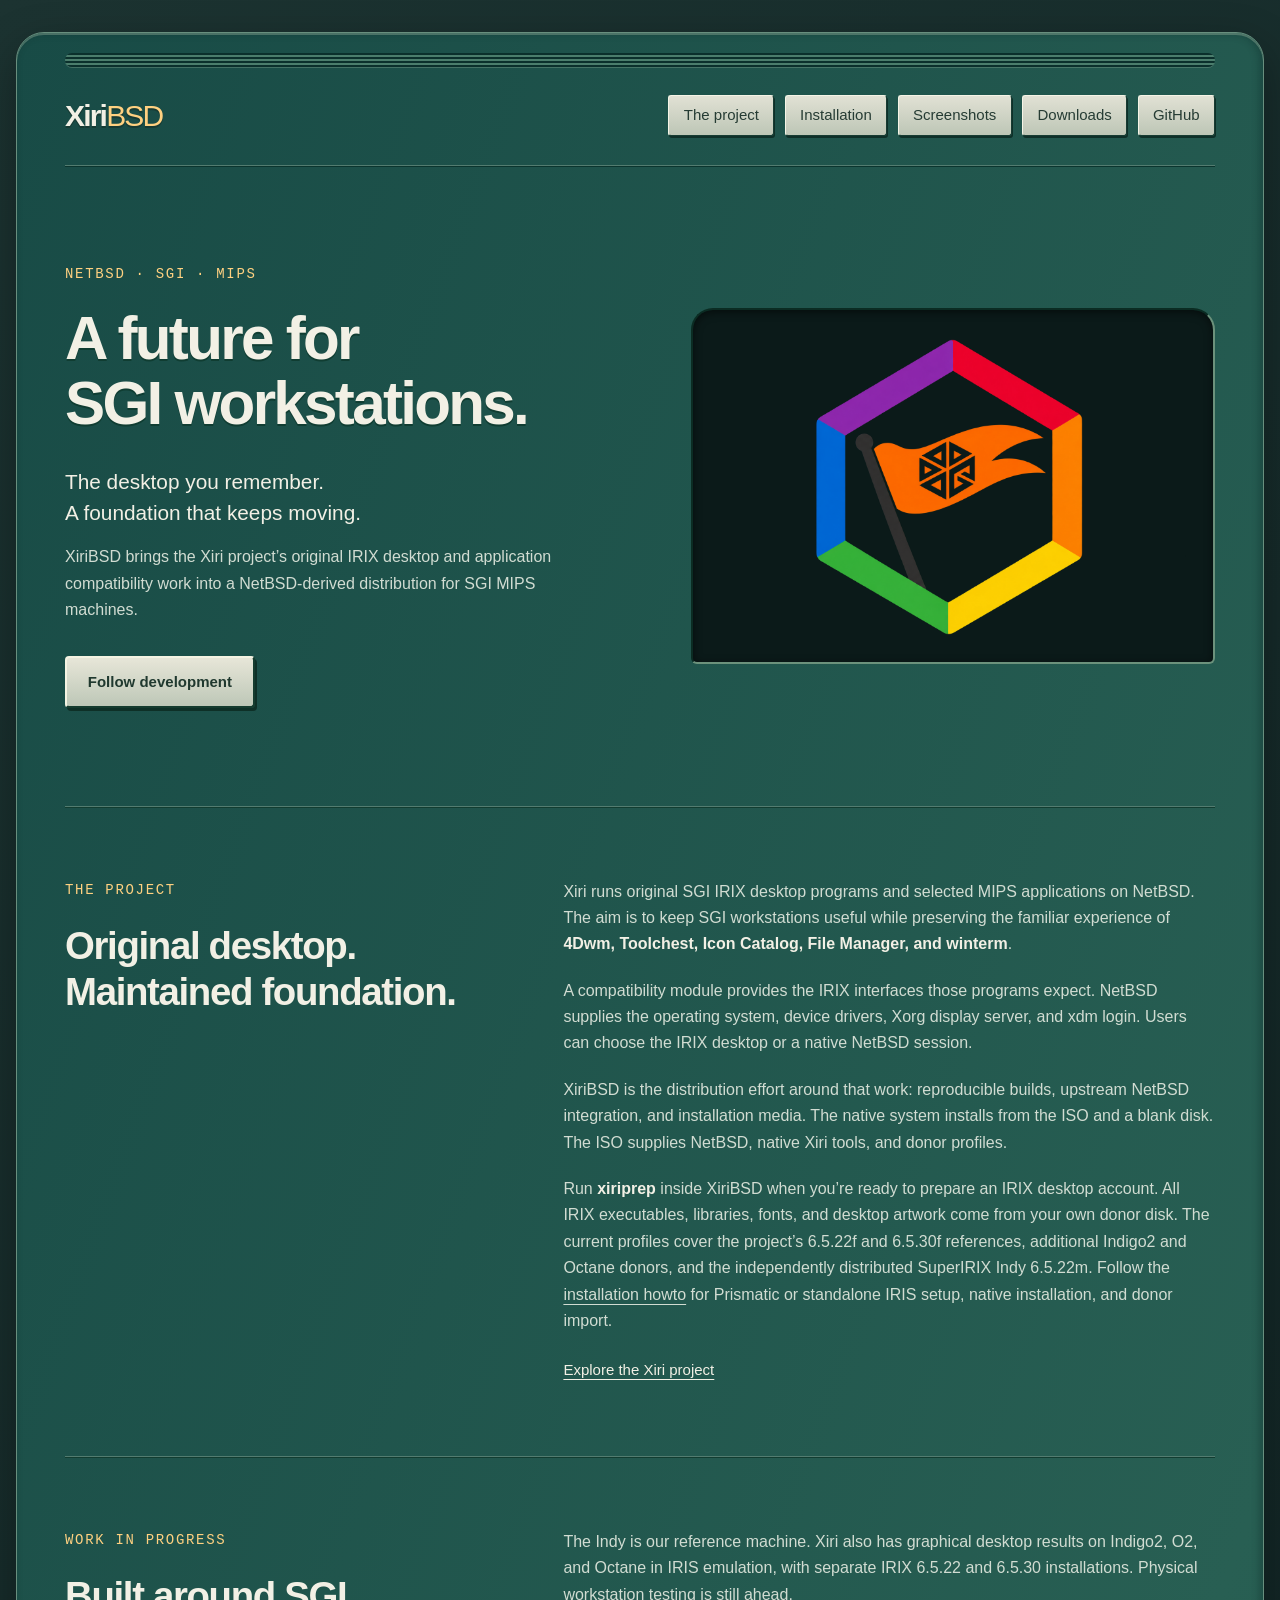
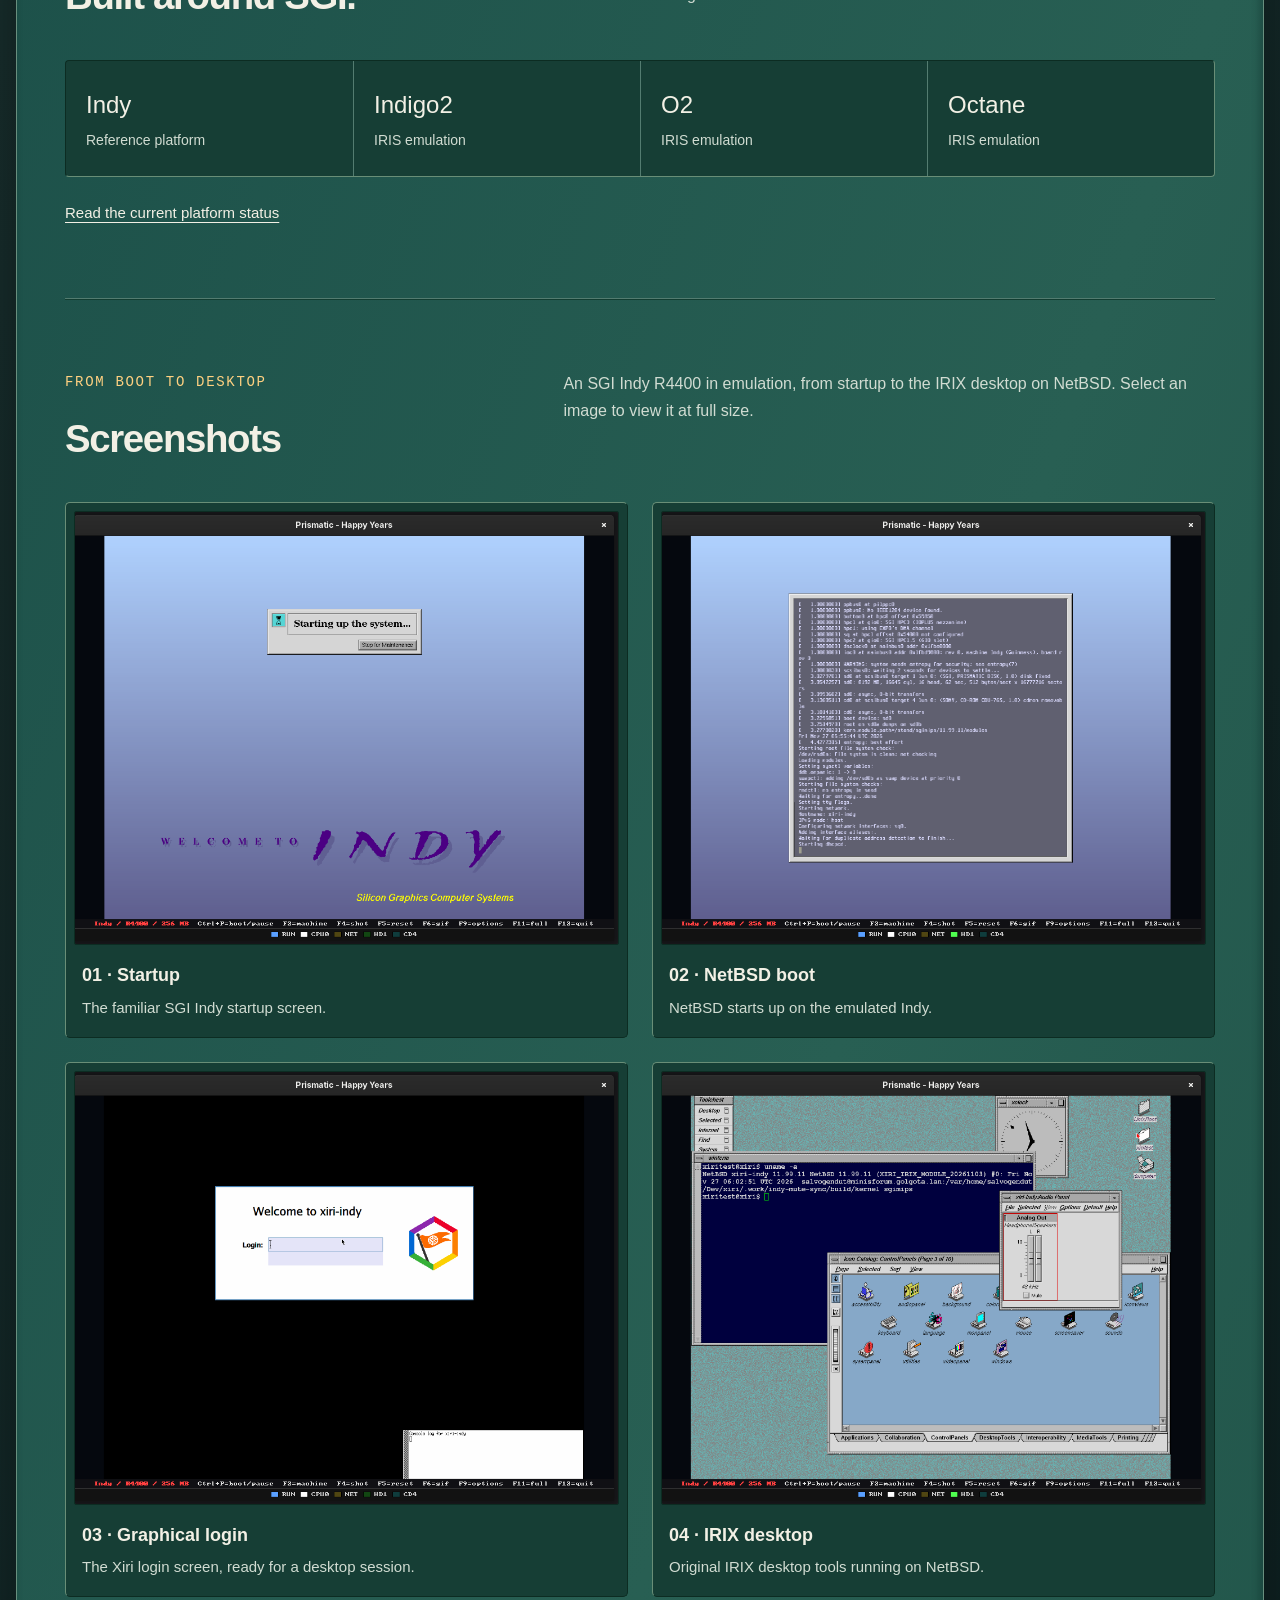
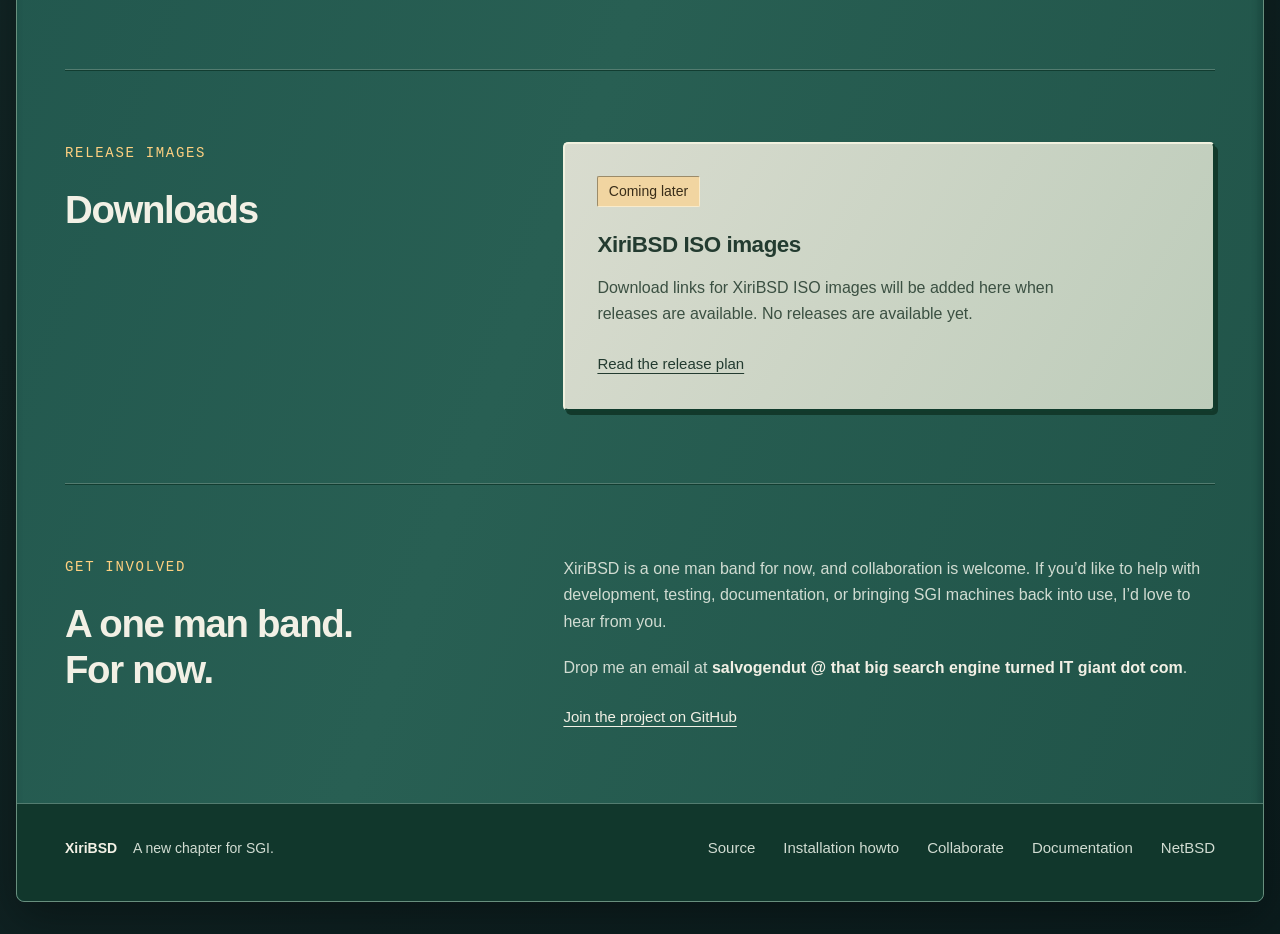
==== website/public/index.html @ 92abc111 "Refresh installation guide for current donor profiles and tools" ====
<!doctype html>
<html lang="en">
  <head>
    <meta charset="utf-8">
    <meta name="viewport" content="width=device-width, initial-scale=1">
    <meta name="theme-color" content="#24594f">
    <meta name="description" content="XiriBSD is a NetBSD-derived operating system project for SGI MIPS workstations, bringing the original IRIX desktop to a maintained foundation.">
    <meta property="og:type" content="website">
    <meta property="og:title" content="XiriBSD — A future for SGI workstations">
    <meta property="og:description" content="The original IRIX desktop. A NetBSD foundation. Follow the development of XiriBSD for SGI MIPS workstations.">
    <meta property="og:url" content="https://xiribsd.org/">
    <meta property="og:image" content="https://xiribsd.org/assets/xiri-logo.png">
    <meta property="og:image:alt" content="XiriBSD logo: a rainbow hexagon surrounding an orange flag">
    <link rel="canonical" href="https://xiribsd.org/">
    <link rel="icon" href="assets/xiri-logo.png" type="image/png">
    <link rel="stylesheet" href="assets/site.css">
    <title>XiriBSD — A future for SGI workstations</title>
  </head>
  <body>
    <a class="skip-link" href="#main">Skip to content</a>
    <div class="page">
      <header class="site-header">
        <a class="wordmark" href="./" aria-label="XiriBSD home">Xiri<span>BSD</span></a>
        <nav aria-label="Main navigation">
          <a href="#project">The project</a>
          <a href="installation.html">Installation</a>
          <a href="#screenshots">Screenshots</a>
          <a href="#downloads">Downloads</a>
          <a href="https://github.com/salvogendut/xiribsd">GitHub</a>
        </nav>
      </header>

      <main id="main">
        <section class="hero" aria-labelledby="hero-title">
          <div class="hero-copy">
            <p class="eyebrow">NetBSD · SGI · MIPS</p>
            <h1 id="hero-title">A future for<br>SGI workstations.</h1>
            <p class="intro">The desktop you remember.<br>A foundation that keeps moving.</p>
            <p class="hero-description">XiriBSD brings the Xiri project’s original IRIX desktop and application compatibility work into a NetBSD-derived distribution for SGI MIPS machines.</p>
            <a class="button" href="https://github.com/salvogendut/xiribsd">Follow development</a>
          </div>
          <figure class="hero-art">
            <img src="assets/xiri-logo.png" width="1536" height="1024" alt="XiriBSD logo: a rainbow hexagon surrounding an orange flag" fetchpriority="high">
          </figure>
        </section>

        <section class="project section" id="project" aria-labelledby="project-title">
          <div>
            <p class="eyebrow">The project</p>
            <h2 id="project-title">Original desktop.<br>Maintained foundation.</h2>
          </div>
          <div class="project-copy">
            <p>Xiri runs original SGI IRIX desktop programs and selected MIPS applications on NetBSD. The aim is to keep SGI workstations useful while preserving the familiar experience of <strong>4Dwm, Toolchest, Icon Catalog, File Manager, and winterm</strong>.</p>
            <p>A compatibility module provides the IRIX interfaces those programs expect. NetBSD supplies the operating system, device drivers, Xorg display server, and xdm login. Users can choose the IRIX desktop or a native NetBSD session.</p>
            <p>XiriBSD is the distribution effort around that work: reproducible builds, upstream NetBSD integration, and installation media. The native system installs from the ISO and a blank disk. The ISO supplies NetBSD, native Xiri tools, and donor profiles.</p>
            <p>Run <strong>xiriprep</strong> inside XiriBSD when you’re ready to prepare an IRIX desktop account. All IRIX executables, libraries, fonts, and desktop artwork come from your own donor disk. The current profiles cover the project’s 6.5.22f and 6.5.30f references, additional Indigo2 and Octane donors, and the independently distributed SuperIRIX Indy 6.5.22m. Follow the <a href="installation.html">installation howto</a> for Prismatic or standalone IRIS setup, native installation, and donor import.</p>
            <a class="text-link" href="https://github.com/salvogendut/xiri">Explore the Xiri project</a>
          </div>
        </section>

        <section class="platforms section" aria-labelledby="platforms-title">
          <div class="section-heading">
            <div>
              <p class="eyebrow">Work in progress</p>
              <h2 id="platforms-title">Built around SGI.</h2>
            </div>
            <p>The Indy is our reference machine. Xiri also has graphical desktop results on Indigo2, O2, and Octane in IRIS emulation, with separate IRIX 6.5.22 and 6.5.30 installations. Physical workstation testing is still ahead.</p>
          </div>
          <ul class="machine-list" aria-label="SGI machines under development">
            <li>Indy<span>Reference platform</span></li>
            <li>Indigo2<span>IRIS emulation</span></li>
            <li>O2<span>IRIS emulation</span></li>
            <li>Octane<span>IRIS emulation</span></li>
          </ul>
          <a class="text-link" href="https://github.com/salvogendut/xiri#platform-status">Read the current platform status</a>
        </section>

        <section class="screenshots section" id="screenshots" aria-labelledby="screenshots-title">
          <div class="section-heading">
            <div>
              <p class="eyebrow">From boot to desktop</p>
              <h2 id="screenshots-title">Screenshots</h2>
            </div>
            <p>An SGI Indy R4400 in emulation, from startup to the IRIX desktop on NetBSD. Select an image to view it at full size.</p>
          </div>
          <div class="screenshot-grid">
            <figure class="screenshot">
              <a class="screenshot-image" href="assets/screenshots/indy-startup.png" aria-label="View full-size screenshot of the SGI Indy startup screen">
                <img src="assets/screenshots/indy-startup.png" width="965" height="768" alt="SGI Indy startup screen with the Starting up the system dialog over a blue background.">
              </a>
              <figcaption>
                <h3>01 · Startup</h3>
                <p>The familiar SGI Indy startup screen.</p>
              </figcaption>
            </figure>
            <figure class="screenshot">
              <a class="screenshot-image" href="assets/screenshots/netbsd-boot.png" aria-label="View full-size screenshot of NetBSD booting on the Indy">
                <img src="assets/screenshots/netbsd-boot.png" width="965" height="768" alt="NetBSD boot console showing device detection, filesystem checks, and network startup on xiri-indy.">
              </a>
              <figcaption>
                <h3>02 · NetBSD boot</h3>
                <p>NetBSD starts up on the emulated Indy.</p>
              </figcaption>
            </figure>
            <figure class="screenshot">
              <a class="screenshot-image" href="assets/screenshots/xiri-login.png" aria-label="View full-size screenshot of the Xiri graphical login">
                <img src="assets/screenshots/xiri-login.png" width="965" height="768" alt="Graphical login screen welcoming the user to xiri-indy, with the Xiri logo and a login field.">
              </a>
              <figcaption>
                <h3>03 · Graphical login</h3>
                <p>The Xiri login screen, ready for a desktop session.</p>
              </figcaption>
            </figure>
            <figure class="screenshot">
              <a class="screenshot-image" href="assets/screenshots/irix-desktop.png" aria-label="View full-size screenshot of the IRIX desktop running on NetBSD">
                <img src="assets/screenshots/irix-desktop.png" width="965" height="768" alt="IRIX desktop with Toolchest, winterm, Icon Catalog, a clock, and Audio Panel; the terminal identifies the system as NetBSD.">
              </a>
              <figcaption>
                <h3>04 · IRIX desktop</h3>
                <p>Original IRIX desktop tools running on NetBSD.</p>
              </figcaption>
            </figure>
          </div>
        </section>

        <section class="downloads section" id="downloads" aria-labelledby="downloads-title">
          <div>
            <p class="eyebrow">Release images</p>
            <h2 id="downloads-title">Downloads</h2>
          </div>
          <div class="download-placeholder">
            <span class="release-status">Coming later</span>
            <h3>XiriBSD ISO images</h3>
            <p>Download links for XiriBSD ISO images will be added here when releases are available. No releases are available yet.</p>
            <a class="text-link" href="https://github.com/salvogendut/xiribsd/blob/main/IMPLEMENTATION.md">Read the release plan</a>
          </div>
        </section>

        <section class="project section" id="collaborate" aria-labelledby="collaborate-title">
          <div>
            <p class="eyebrow">Get involved</p>
            <h2 id="collaborate-title">A one man band.<br>For now.</h2>
          </div>
          <div class="project-copy">
            <p>XiriBSD is a one man band for now, and collaboration is welcome. If you’d like to help with development, testing, documentation, or bringing SGI machines back into use, I’d love to hear from you.</p>
            <p>Drop me an email at <strong>salvogendut @ that big search engine turned IT giant dot com</strong>.</p>
            <a class="text-link" href="https://github.com/salvogendut/xiribsd">Join the project on GitHub</a>
          </div>
        </section>
      </main>

      <footer>
        <p><span class="footer-brand">XiriBSD</span> A new chapter for SGI.</p>
        <nav aria-label="Project resources">
          <a href="https://github.com/salvogendut/xiribsd">Source</a>
          <a href="installation.html">Installation howto</a>
          <a href="#collaborate">Collaborate</a>
          <a href="https://github.com/salvogendut/xiribsd/blob/main/DESIGN.md">Documentation</a>
          <a href="https://www.netbsd.org/">NetBSD</a>
        </nav>
      </footer>
    </div>
  </body>
</html>
---- website/public/assets/site.css ----
:root {
  color-scheme: dark;
  /* Octane-inspired teal casing, charcoal recesses and warm gray controls. */
  --background: #102827;
  --text: #f2f0e5;
  --muted: #d1dcd2;
  --line: #537c70;
  --accent: #ffd181;
  --gutter: 3rem;
  font-family: "Helvetica Neue", Helvetica, Arial, sans-serif;
  font-size: 100%;
  line-height: 1.65;
  background: var(--background);
  color: var(--text);
}

* { box-sizing: border-box; }
body { margin: 0; padding: 2rem 1rem; background: linear-gradient(135deg, #1c3331, #0b1c1d); min-height: 100vh; }
a { color: inherit; text-underline-offset: 0.25em; }
a:hover { color: var(--accent); }
a:focus-visible { outline: 2px solid var(--accent); outline-offset: 6px; }
p, h1, h2, h3, figure { margin: 0; }
.page { max-width: 1264px; padding: 0 var(--gutter); margin: 0 auto; background: linear-gradient(110deg, #184b46, #285f53 65%, #205348); border: 1px solid #688f7e; border-radius: 28px 28px 8px 8px; box-shadow: inset 0 2px 0 #b0c5ae55, inset -3px 0 9px #061e1e55, 0 16px 45px #0005; }
.page::before { content: ""; display: block; height: 14px; margin-top: 1.25rem; border-radius: 8px; background: repeating-linear-gradient(to bottom, #0b302c 0, #0b302c 2px, #4b7d6c 2px, #4b7d6c 4px); box-shadow: 0 1px 0 #97b39b55; }
.skip-link { position: absolute; top: -8rem; left: 1rem; z-index: 2; background: var(--text); color: var(--background); padding: 0.75rem 1.25rem; }
.skip-link:focus { top: 1rem; }
.site-header { display: flex; align-items: center; justify-content: space-between; gap: 2rem; padding: 1.5rem 0; border-bottom: 1px solid var(--line); box-shadow: 0 1px 0 #0b352e; }
.wordmark { font-family: "Trebuchet MS", Helvetica, sans-serif; font-size: 1.875rem; font-weight: 700; letter-spacing: -0.06em; text-decoration: none; text-shadow: 0 2px 0 #173b34; }
.wordmark span { color: var(--accent); font-weight: 400; }
nav { display: flex; flex-wrap: wrap; gap: 1.75rem; }
nav a { font-size: 0.9375rem; color: var(--muted); text-decoration: none; }
.site-header nav { gap: 0.65rem; }
.site-header nav a { display: block; padding: 0.45rem 0.9rem; color: #263c34; background: linear-gradient(#e1e1d4, #bdc6b6); border: 1px solid; border-color: #f5f4e6 #183c33 #183c33 #f5f4e6; border-radius: 3px; box-shadow: 1px 2px 0 #0e3029; }
.site-header nav a:hover { background: #f0d5a0; color: #18352b; }
.site-header nav a:active { border-color: #183c33 #f5f4e6 #f5f4e6 #183c33; box-shadow: none; }
.hero { display: grid; grid-template-columns: 1.1fr 1fr; align-items: center; gap: 1rem; min-height: 640px; padding: 5rem 0; }
.hero-copy { position: relative; z-index: 1; }
.eyebrow { color: var(--accent); font-family: ui-monospace, "Cascadia Code", monospace; font-size: 0.875rem; letter-spacing: 0.12em; text-transform: uppercase; margin-bottom: 1.35rem; }
h1 { font-family: "Trebuchet MS", Helvetica, sans-serif; font-size: clamp(2.5rem, 4.7vw, 4rem); font-weight: 600; line-height: 1.08; letter-spacing: -0.045em; text-shadow: 0 2px 0 #103d32; }
.intro { font-size: 1.3rem; line-height: 1.5; margin-top: 1.8rem; }
.hero-description { max-width: 34rem; color: var(--muted); margin-top: 1rem; }
.button { display: inline-flex; align-items: center; justify-content: center; min-height: 48px; background: linear-gradient(#e7e6d8, #bdc7b7); color: #20392f; text-decoration: none; font-size: 0.9375rem; font-weight: 650; padding: 0.75rem 1.3rem; border: 2px solid; border-color: #f4f3e2 #153c2f #153c2f #f4f3e2; border-radius: 4px; margin-top: 2rem; box-shadow: 2px 3px 0 #0e3027; }
.button:hover { color: #20392f; background: #f0d5a0; }
.button:active { border-color: #153c2f #f4f3e2 #f4f3e2 #153c2f; box-shadow: none; }
.hero-art { margin: 0 0 0 1rem; padding: 0.5rem; background: #0b1a19; border: 2px solid; border-color: #0b2c23 #6c927c #6c927c #0b2c23; border-radius: 22px 22px 6px 6px; box-shadow: inset 0 2px 9px #0008; overflow: hidden; }
.hero-art img { display: block; width: 100%; height: auto; border-radius: 14px 14px 2px 2px; }
.section { border-top: 1px solid var(--line); box-shadow: inset 0 1px 0 #123d31; padding: 4.5rem 0; scroll-margin-top: 2rem; }
h2 { font-size: clamp(1.75rem, 3vw, 2.4rem); font-weight: 550; line-height: 1.2; letter-spacing: -0.035em; }
.project, .downloads { display: grid; grid-template-columns: 1fr 1.5fr; gap: 4rem; }
.project-copy p + p { margin-top: 1.25rem; }
.project-copy p, .section-heading > p { color: var(--muted); }
strong { font-weight: 550; color: var(--text); }
.text-link { display: inline-block; margin-top: 1.5rem; font-size: 0.9375rem; }
.section-heading { display: grid; grid-template-columns: 1fr 1.5fr; gap: 4rem; align-items: start; }
.machine-list { list-style: none; display: grid; grid-template-columns: repeat(4, 1fr); padding: 0; margin: 2.5rem 0 0; background: #163e35; border: 1px solid; border-color: #0c2c22 #698e77 #698e77 #0c2c22; border-radius: 4px; }
.machine-list li { font-size: 1.5rem; padding: 1.5rem 1.25rem; border-left: 1px solid var(--line); }
.machine-list li:first-child { border-left: 0; }
.machine-list span { display: block; margin-top: 0.3rem; font-size: 0.875rem; color: var(--muted); }
.screenshot-grid { display: grid; grid-template-columns: repeat(2, minmax(0, 1fr)); gap: 1.5rem; margin-top: 2.5rem; }
.screenshot { min-width: 0; padding: 0.5rem; background: #163e35; border: 1px solid; border-color: #698e77 #0c2c22 #0c2c22 #698e77; border-radius: 5px; }
.screenshot-image { display: block; overflow: hidden; background: #0b1a19; border: 1px solid #0c2c22; border-radius: 2px; cursor: zoom-in; }
.screenshot-image:hover { border-color: var(--accent); }
.screenshot-image:focus-visible { outline-offset: 3px; }
.screenshot img { display: block; width: 100%; height: auto; }
.screenshot figcaption { padding: 1rem 0.5rem 0.5rem; }
.screenshot h3 { margin: 0; font-size: 1.125rem; font-weight: 600; letter-spacing: 0; }
.screenshot figcaption p { margin-top: 0.3rem; color: var(--muted); font-size: 0.9375rem; }
.download-placeholder { border: 2px solid; border-color: #f1f1df #103b2c #103b2c #f1f1df; border-radius: 5px; padding: 2rem; background: linear-gradient(120deg, #d9dccf, #bdccba); color: #233b30; box-shadow: 3px 4px 0 #12392b; }
.release-status { display: inline-block; font-size: 0.875rem; color: #392d19; background: #f1d5a1; border: 1px solid; border-color: #9b8b69 #f9ebcb #f9ebcb #9b8b69; border-radius: 2px; padding: 0.2rem 0.65rem; }
h3 { margin: 1.25rem 0 0.65rem; font-size: 1.4rem; font-weight: 550; letter-spacing: -0.02em; }
.download-placeholder p { color: #3b5042; max-width: 30rem; }
.download-placeholder a:hover { color: #153f32; }
.download-placeholder a:focus-visible { outline-color: #234f3c; }
footer { display: flex; align-items: center; justify-content: space-between; flex-wrap: wrap; gap: 1.5rem; border-top: 1px solid var(--line); margin: 0 calc(-1 * var(--gutter)); padding: 2rem var(--gutter) 2.5rem; background: #11372c; border-radius: 0 0 8px 8px; color: var(--muted); font-size: 0.875rem; }
.footer-brand { color: var(--text); font-weight: 650; margin-right: 0.8rem; }

.site-header nav a[aria-current="page"] { background: #f0d5a0; color: #18352b; }
.guide { padding-bottom: 3rem; }
.guide-header { padding: 3.5rem 0 2.5rem; }
.guide-summary { max-width: 48rem; margin-top: 1.5rem; color: var(--muted); font-size: 1.2rem; }
.guide-meta { margin-top: 1.25rem; color: var(--muted); font-size: 0.875rem; }
.guide-notice { margin-top: 1.5rem; padding: 1.25rem 1.5rem; background: #163e35; border: 1px solid var(--line); border-left: 3px solid var(--accent); border-radius: 3px; }
.guide-layout { display: grid; grid-template-columns: 14rem minmax(0, 1fr); gap: 3rem; align-items: start; }
.guide-toc { display: block; position: sticky; top: 2rem; padding: 1.25rem; background: #163e35; border: 1px solid var(--line); border-radius: 4px; }
.guide-toc > p { font-weight: 600; }
.guide-toc ol { margin: 0.75rem 0 0; padding-left: 1.2rem; color: var(--muted); }
.guide-toc a { display: block; padding: 0.35rem 0; font-size: 0.9375rem; }
.guide-toc a:hover { text-decoration: underline; }
.guide-content { min-width: 0; }
.guide-section { padding: 2.5rem 0; border-top: 1px solid var(--line); scroll-margin-top: 2rem; }
.guide-section:first-child { padding-top: 0; border-top: 0; }
.guide-section h2 { margin-bottom: 1.25rem; font-size: clamp(1.6rem, 3vw, 2rem); }
.guide-section h3 { margin: 1.75rem 0 0.75rem; font-size: 1.25rem; }
.guide-section p + p { margin-top: 1rem; }
.guide-section ul, .guide-section ol { padding-left: 1.5rem; margin: 1.25rem 0; }
.guide-section li + li { margin-top: 0.75rem; }
.guide p, .guide li, .guide td { overflow-wrap: anywhere; }
.guide code { font-family: ui-monospace, "Cascadia Code", monospace; font-size: 0.9em; }
.guide kbd { padding: 0.1rem 0.35rem; border: 1px solid var(--line); border-bottom-width: 2px; border-radius: 3px; background: #163e35; font: inherit; font-size: 0.9em; }
.guide .command-context { margin-top: 1.25rem; color: var(--muted); font-size: 0.9375rem; }
.guide pre { max-width: 100%; margin: 0.65rem 0 1.25rem; padding: 1rem; overflow-x: auto; border: 1px solid var(--line); border-radius: 4px; background: #0b1a19; font-size: 0.9375rem; line-height: 1.65; }
.guide pre code { font-size: 1em; overflow-wrap: normal; }
.guide pre:focus-visible, .table-scroll:focus-visible { outline: 2px solid var(--accent); outline-offset: 4px; }
.table-scroll { overflow-x: auto; margin: 1.25rem 0; }
.guide-table { width: 100%; border-collapse: collapse; font-size: 0.9375rem; }
.guide-table th, .guide-table td { padding: 0.8rem; border: 1px solid var(--line); text-align: left; vertical-align: top; }
.guide-table th { background: #163e35; font-weight: 600; }

@media (max-width: 800px) {
  :root { --gutter: 1.5rem; }
  body { padding: 1rem 0.75rem; }
  .hero { gap: 0; min-height: auto; padding: 3.5rem 0; }
  h1 { font-size: clamp(2.25rem, 5.1vw, 3rem); }
  .hero-art { margin-left: 1rem; }
  .project, .downloads, .section-heading { gap: 2rem; grid-template-columns: 1fr 1.35fr; }
  .section { padding: 3rem 0; }
  .machine-list li { font-size: 1.25rem; }
  .guide-layout { grid-template-columns: 1fr; gap: 2.5rem; }
  .guide-toc { position: static; }
  .guide-toc ol { columns: 2; column-gap: 2rem; }
  .guide-toc li { break-inside: avoid; }
}

@media (max-width: 600px) {
  .site-header { gap: 1rem; align-items: flex-start; padding: 1.5rem 0; flex-wrap: wrap; }
  nav { gap: 1.25rem; }
  .hero { grid-template-columns: 1fr; padding-bottom: 2rem; }
  h1 { font-size: clamp(2.6rem, 9.5vw, 3.5rem); }
  .hero-art { margin: 1.5rem auto 0; max-width: 420px; }
  .project, .downloads, .section-heading { grid-template-columns: 1fr; gap: 1.5rem; }
  .machine-list { grid-template-columns: repeat(2, 1fr); }
  .machine-list li:nth-child(3) { border-left: 0; }
  .machine-list li:nth-child(n+3) { border-top: 1px solid var(--line); }
  .screenshot-grid { grid-template-columns: 1fr; margin-top: 1.5rem; }
  .download-placeholder { padding: 1.5rem; }
  footer { align-items: flex-start; flex-direction: column; }
  .guide-header { padding-top: 2.5rem; }
  .guide-header h1 { font-size: clamp(2rem, 8.5vw, 3rem); }
  .guide-notice { padding: 1rem; }
  .guide-toc ol { columns: 1; }
  .guide-section { padding: 2rem 0; }
}
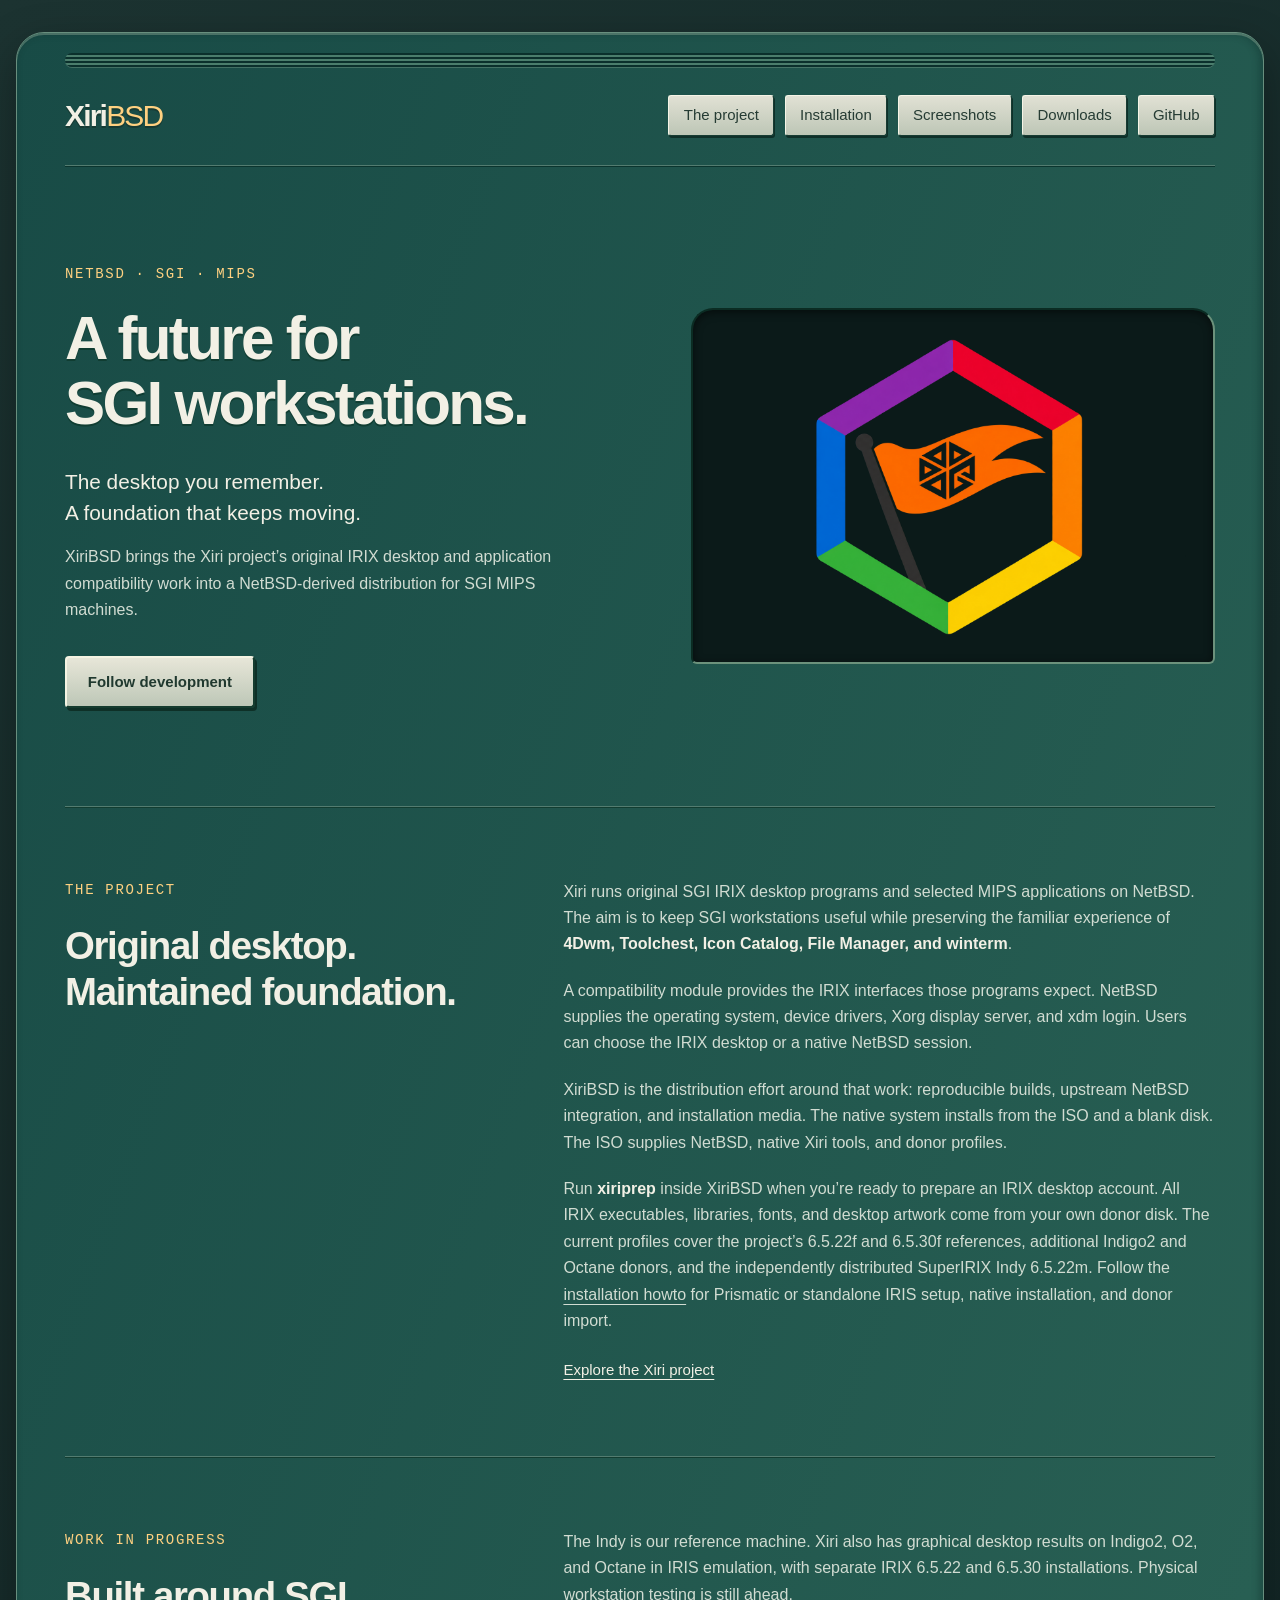
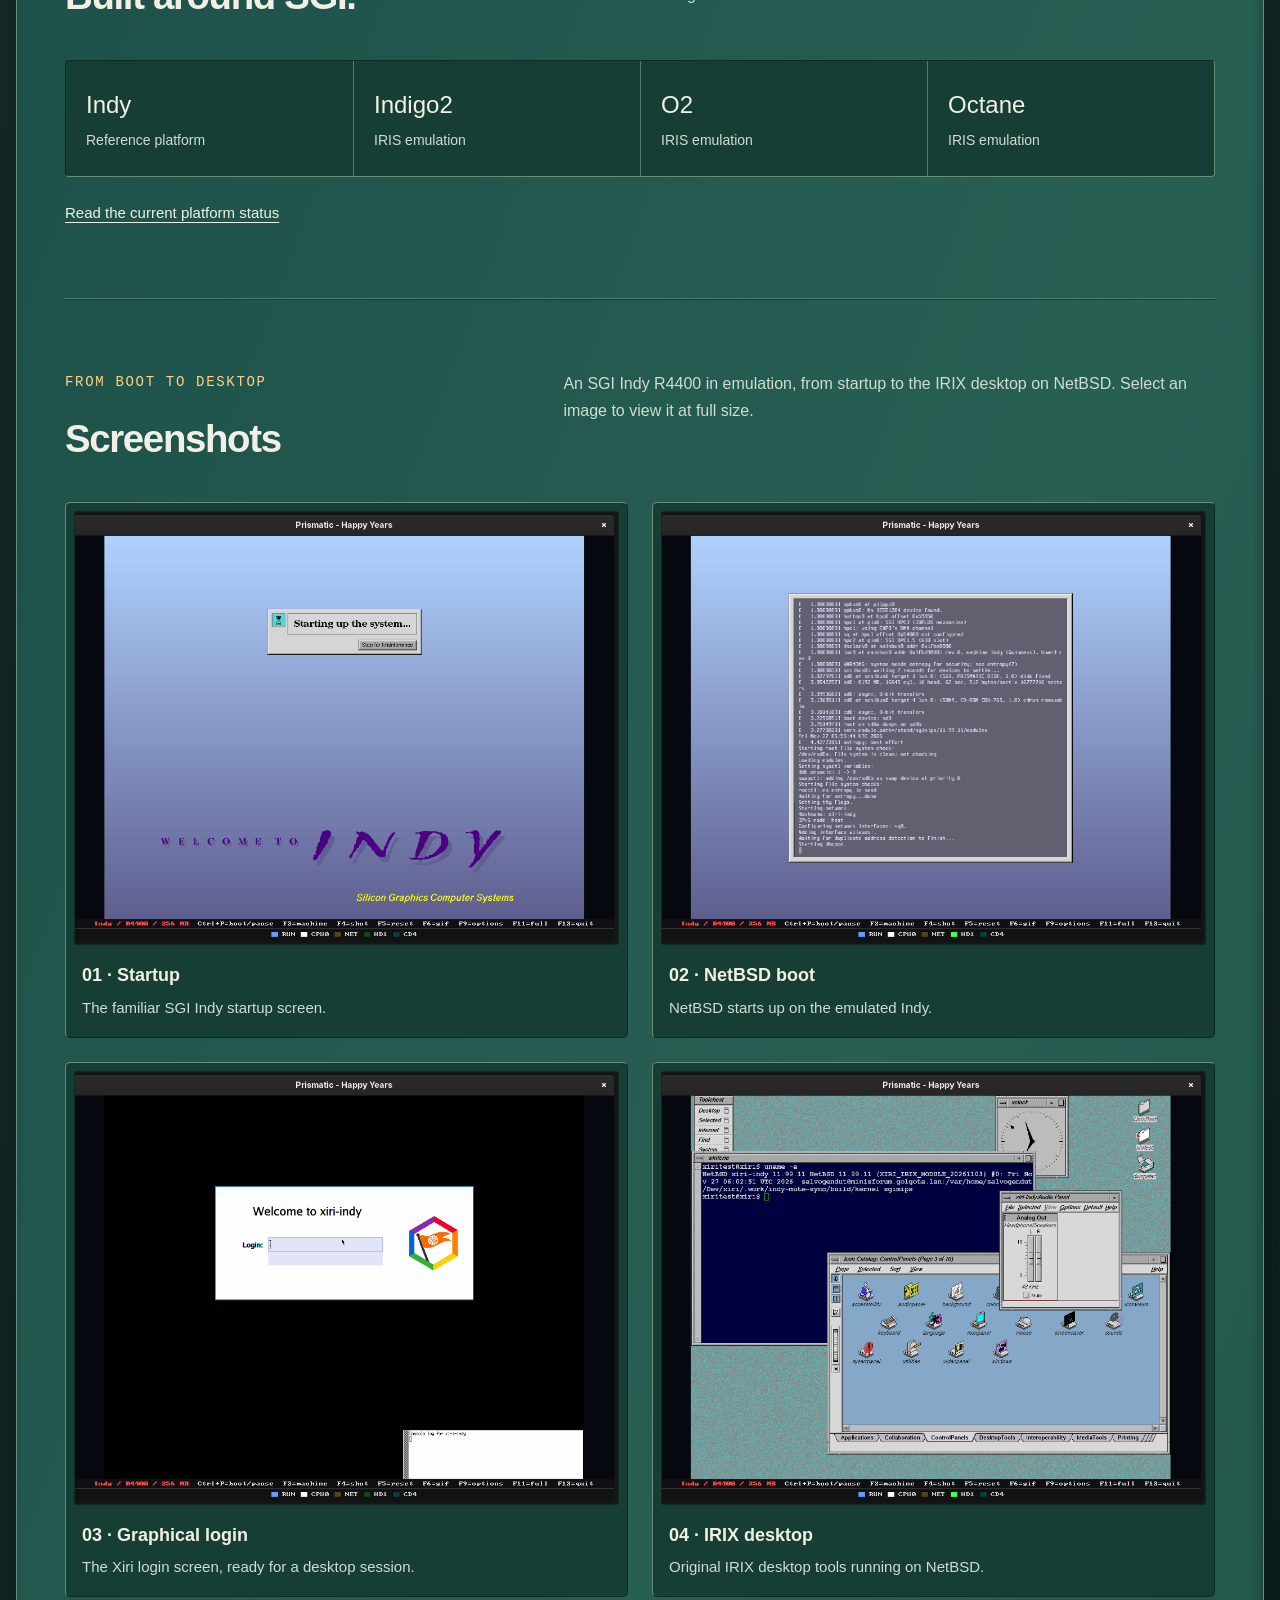
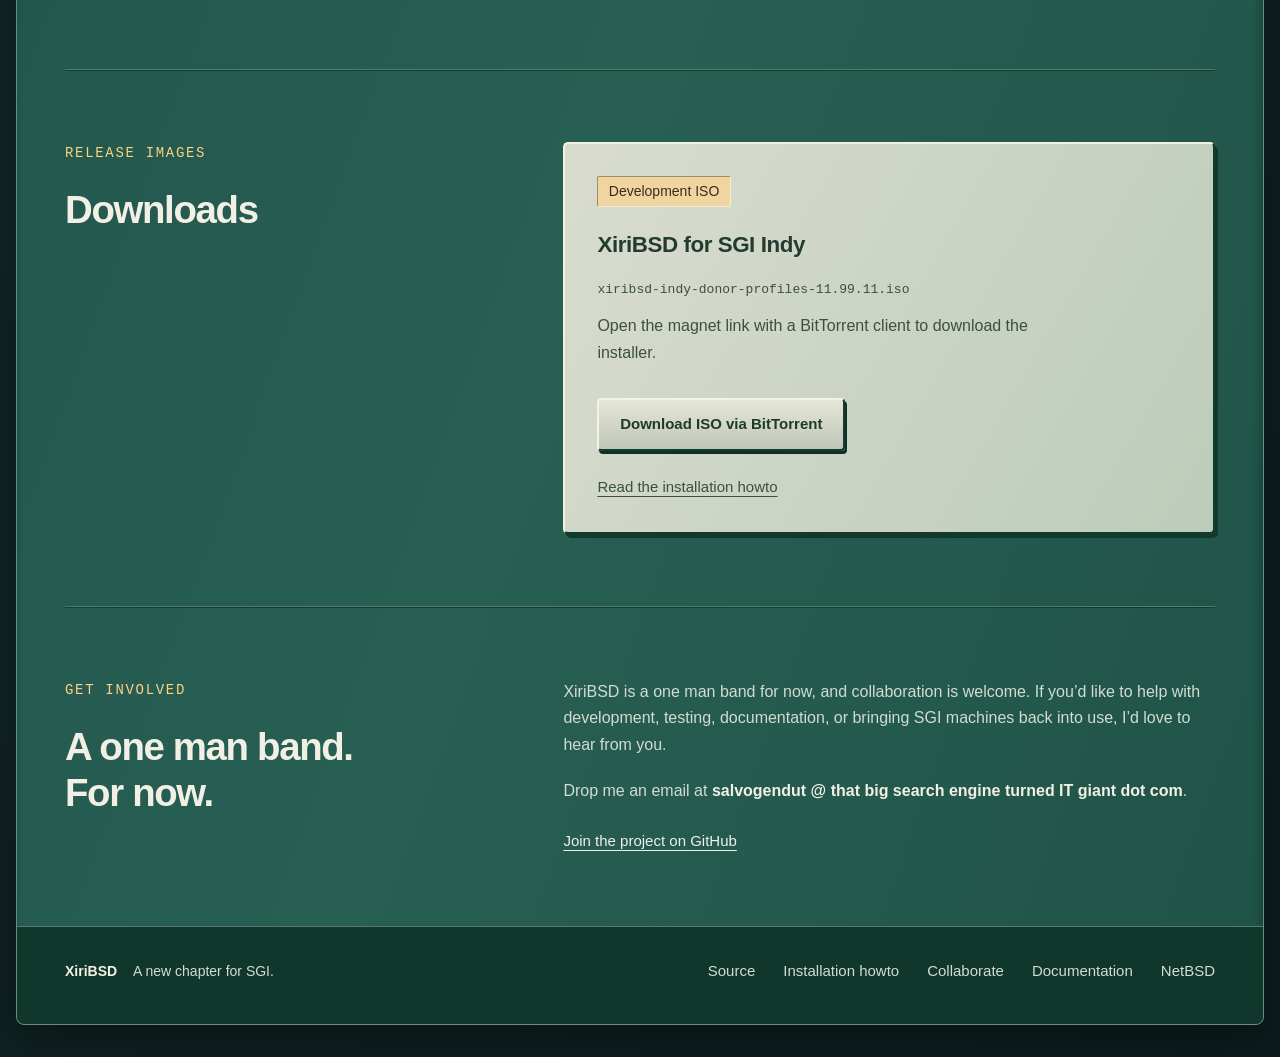
==== commit 0084f5ff: "Add BitTorrent download for the Indy development ISO" ====
--- a/website/public/index.html
+++ b/website/public/index.html
@@ -129,10 +129,12 @@
             <h2 id="downloads-title">Downloads</h2>
           </div>
           <div class="download-placeholder">
-            <span class="release-status">Coming later</span>
-            <h3>XiriBSD ISO images</h3>
-            <p>Download links for XiriBSD ISO images will be added here when releases are available. No releases are available yet.</p>
-            <a class="text-link" href="https://github.com/salvogendut/xiribsd/blob/main/IMPLEMENTATION.md">Read the release plan</a>
+            <span class="release-status">Development ISO</span>
+            <h3>XiriBSD for SGI Indy</h3>
+            <p><code>xiribsd-indy-donor-profiles-11.99.11.iso</code></p>
+            <p>Open the magnet link with a BitTorrent client to download the installer.</p>
+            <a class="button" href="magnet:?xt=urn:btih:beb9fb50bfddc518fb189b913a6433492116617c&amp;dn=xiribsd">Download ISO via BitTorrent</a>
+            <p><a class="text-link" href="installation.html">Read the installation howto</a></p>
           </div>
         </section>
 
--- a/website/public/assets/site.css
+++ b/website/public/assets/site.css
@@ -65,10 +65,11 @@
 .screenshot figcaption { padding: 1rem 0.5rem 0.5rem; }
 .screenshot h3 { margin: 0; font-size: 1.125rem; font-weight: 600; letter-spacing: 0; }
 .screenshot figcaption p { margin-top: 0.3rem; color: var(--muted); font-size: 0.9375rem; }
-.download-placeholder { border: 2px solid; border-color: #f1f1df #103b2c #103b2c #f1f1df; border-radius: 5px; padding: 2rem; background: linear-gradient(120deg, #d9dccf, #bdccba); color: #233b30; box-shadow: 3px 4px 0 #12392b; }
+.download-placeholder { min-width: 0; border: 2px solid; border-color: #f1f1df #103b2c #103b2c #f1f1df; border-radius: 5px; padding: 2rem; background: linear-gradient(120deg, #d9dccf, #bdccba); color: #233b30; box-shadow: 3px 4px 0 #12392b; }
 .release-status { display: inline-block; font-size: 0.875rem; color: #392d19; background: #f1d5a1; border: 1px solid; border-color: #9b8b69 #f9ebcb #f9ebcb #9b8b69; border-radius: 2px; padding: 0.2rem 0.65rem; }
 h3 { margin: 1.25rem 0 0.65rem; font-size: 1.4rem; font-weight: 550; letter-spacing: -0.02em; }
-.download-placeholder p { color: #3b5042; max-width: 30rem; }
+.download-placeholder p { color: #3b5042; max-width: 30rem; overflow-wrap: anywhere; }
+.download-placeholder p + p { margin-top: 0.75rem; }
 .download-placeholder a:hover { color: #153f32; }
 .download-placeholder a:focus-visible { outline-color: #234f3c; }
 footer { display: flex; align-items: center; justify-content: space-between; flex-wrap: wrap; gap: 1.5rem; border-top: 1px solid var(--line); margin: 0 calc(-1 * var(--gutter)); padding: 2rem var(--gutter) 2.5rem; background: #11372c; border-radius: 0 0 8px 8px; color: var(--muted); font-size: 0.875rem; }
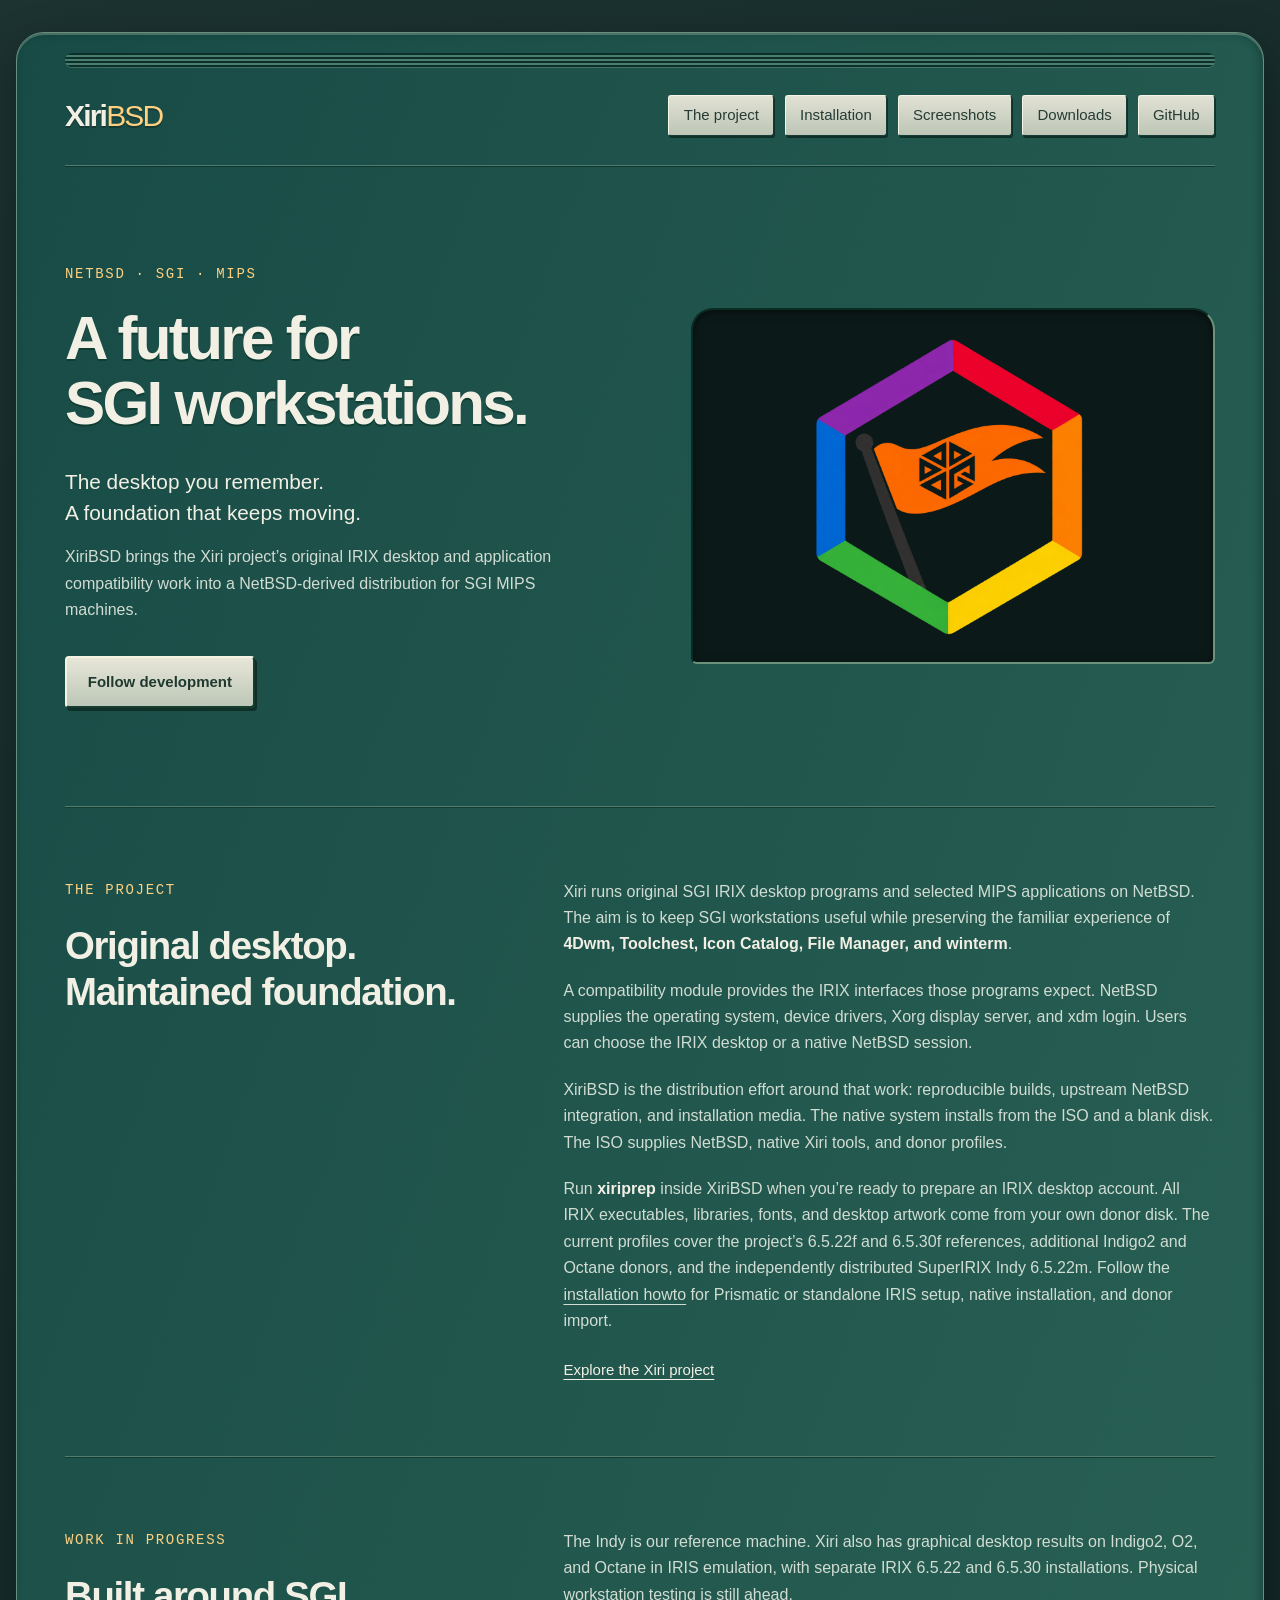
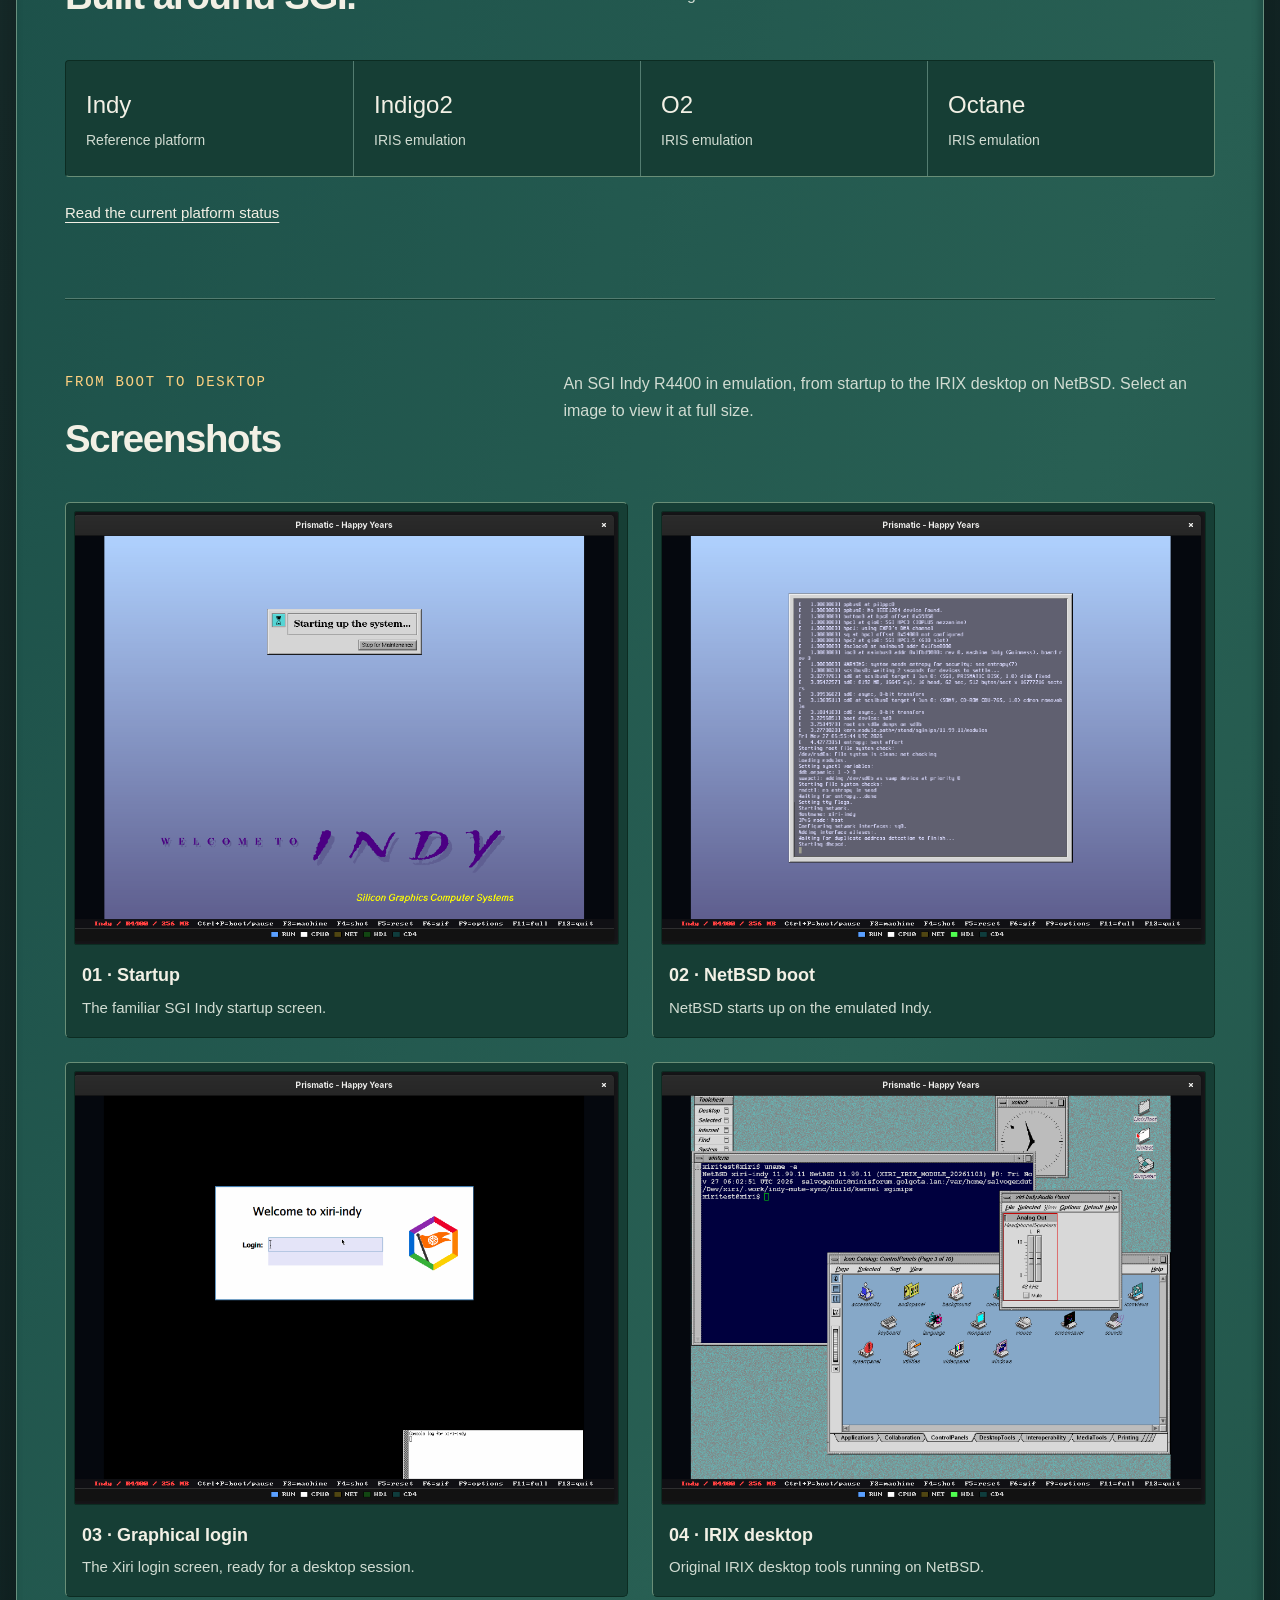
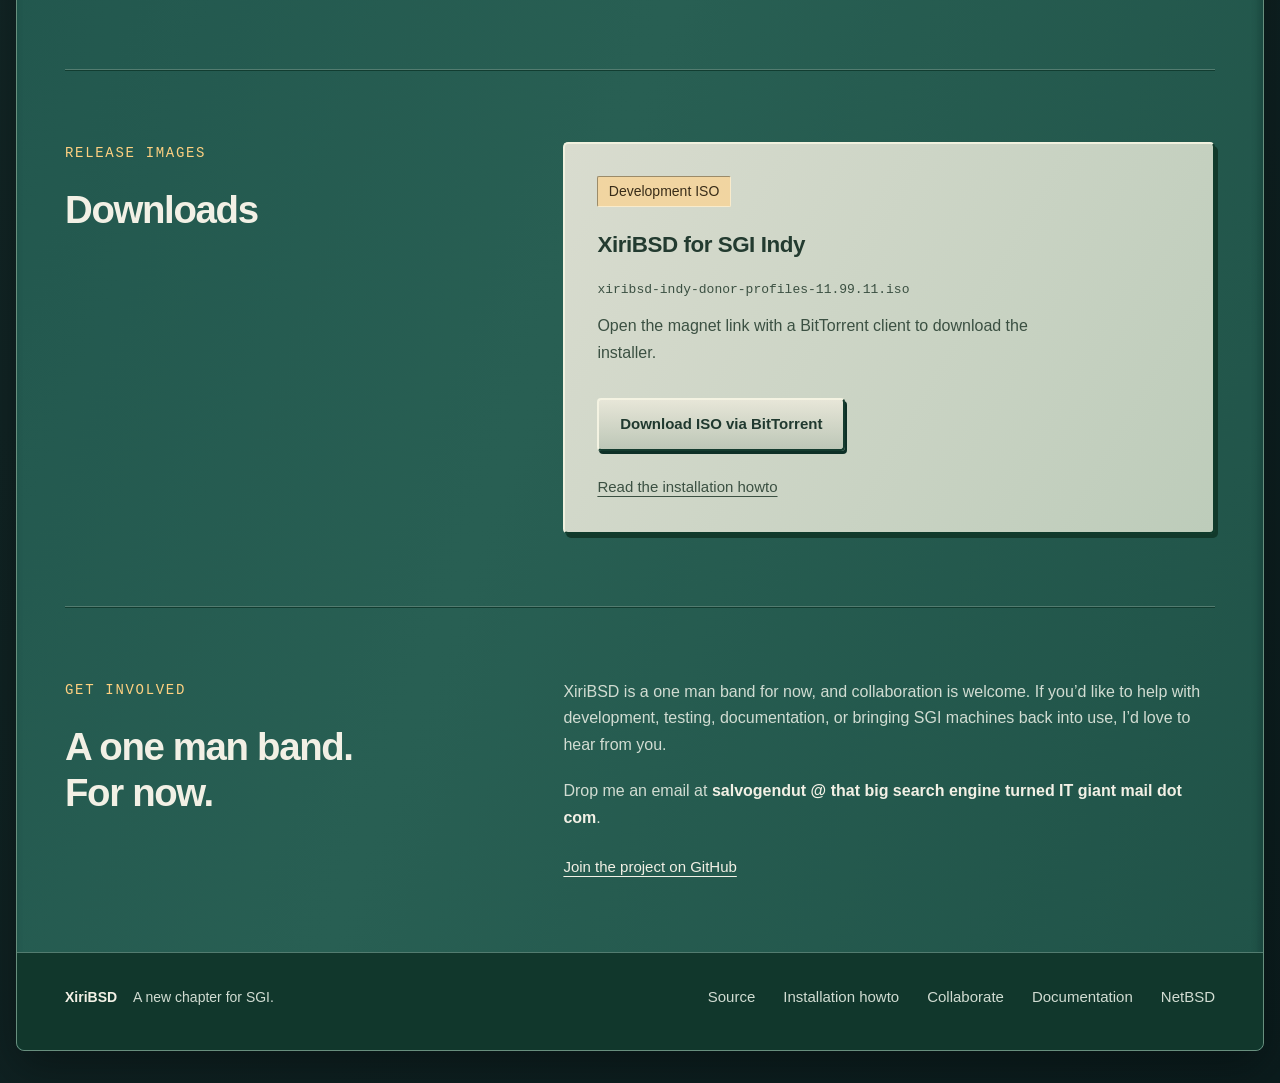
==== commit c1957a2c: "added missing mail wording" ====
--- a/website/public/index.html
+++ b/website/public/index.html
@@ -145,7 +145,7 @@
           </div>
           <div class="project-copy">
             <p>XiriBSD is a one man band for now, and collaboration is welcome. If you’d like to help with development, testing, documentation, or bringing SGI machines back into use, I’d love to hear from you.</p>
-            <p>Drop me an email at <strong>salvogendut @ that big search engine turned IT giant dot com</strong>.</p>
+            <p>Drop me an email at <strong>salvogendut @ that big search engine turned IT giant mail dot com</strong>.</p>
             <a class="text-link" href="https://github.com/salvogendut/xiribsd">Join the project on GitHub</a>
           </div>
         </section>
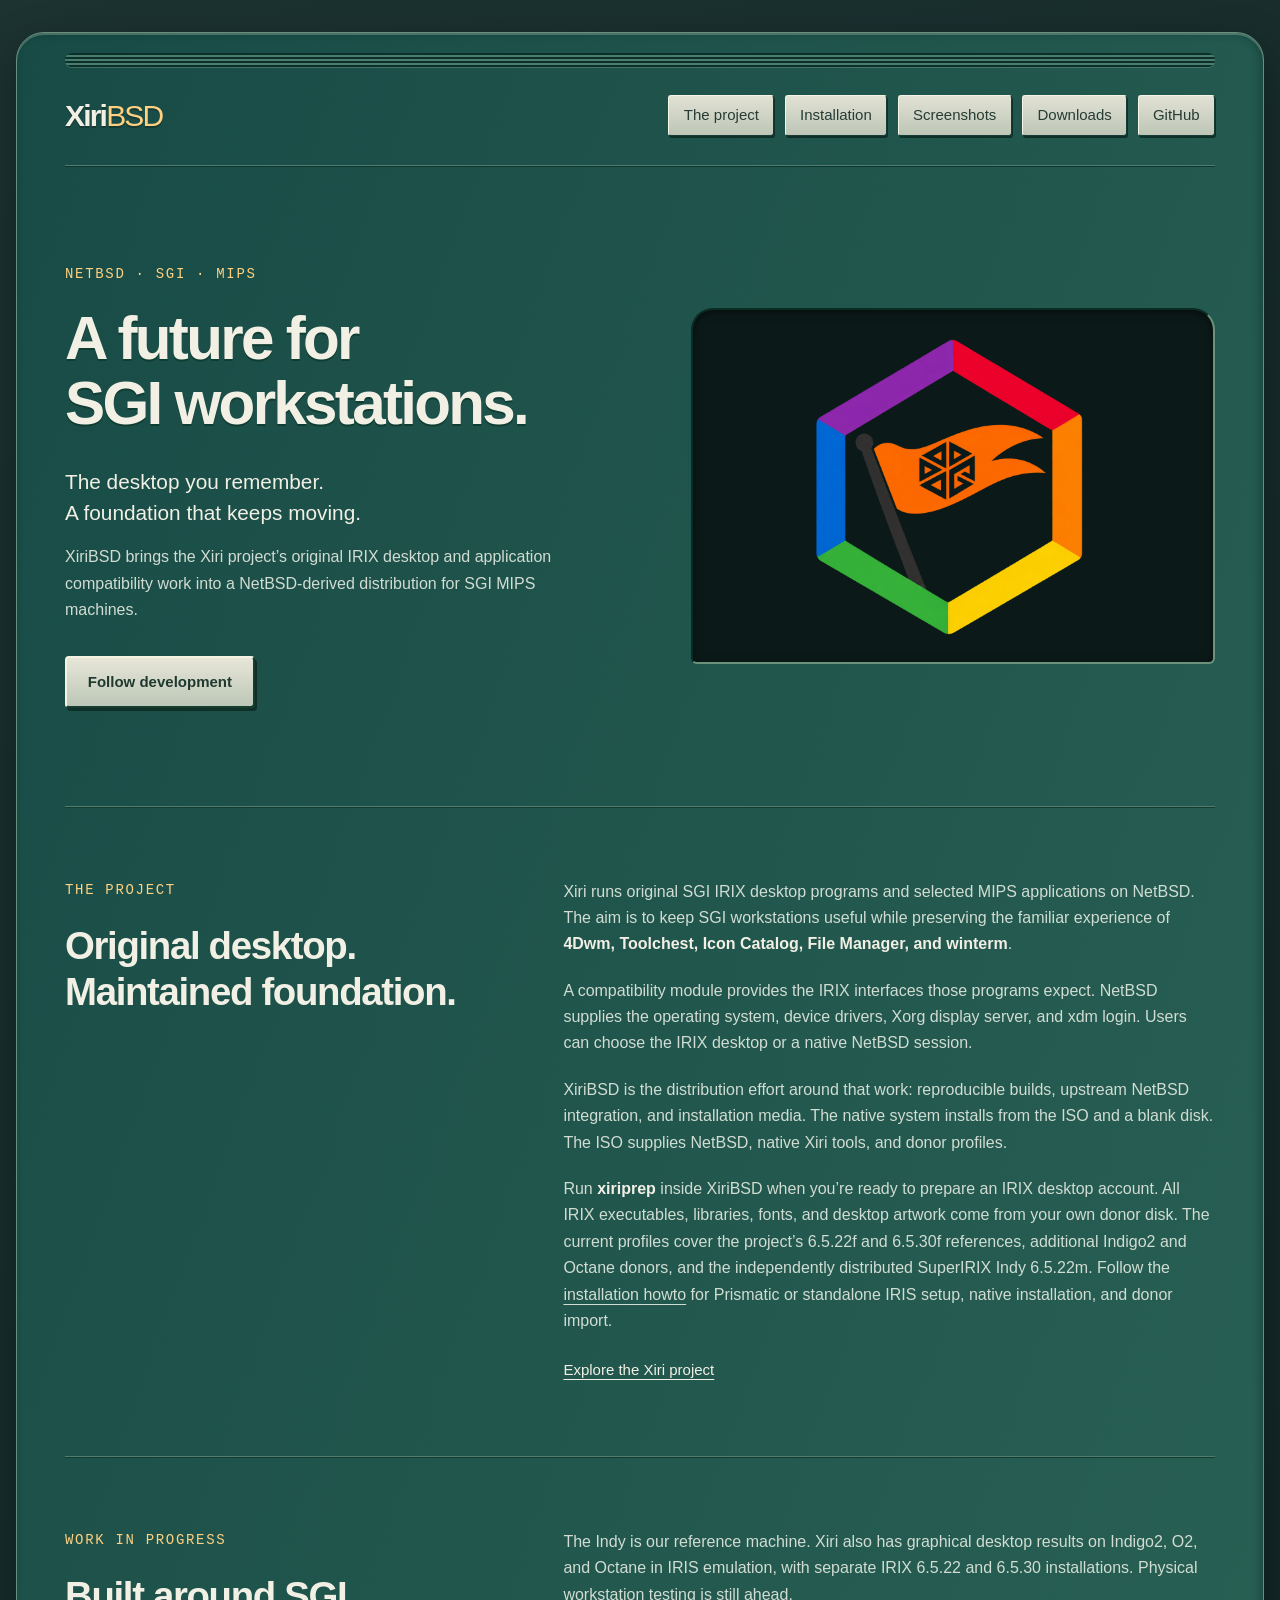
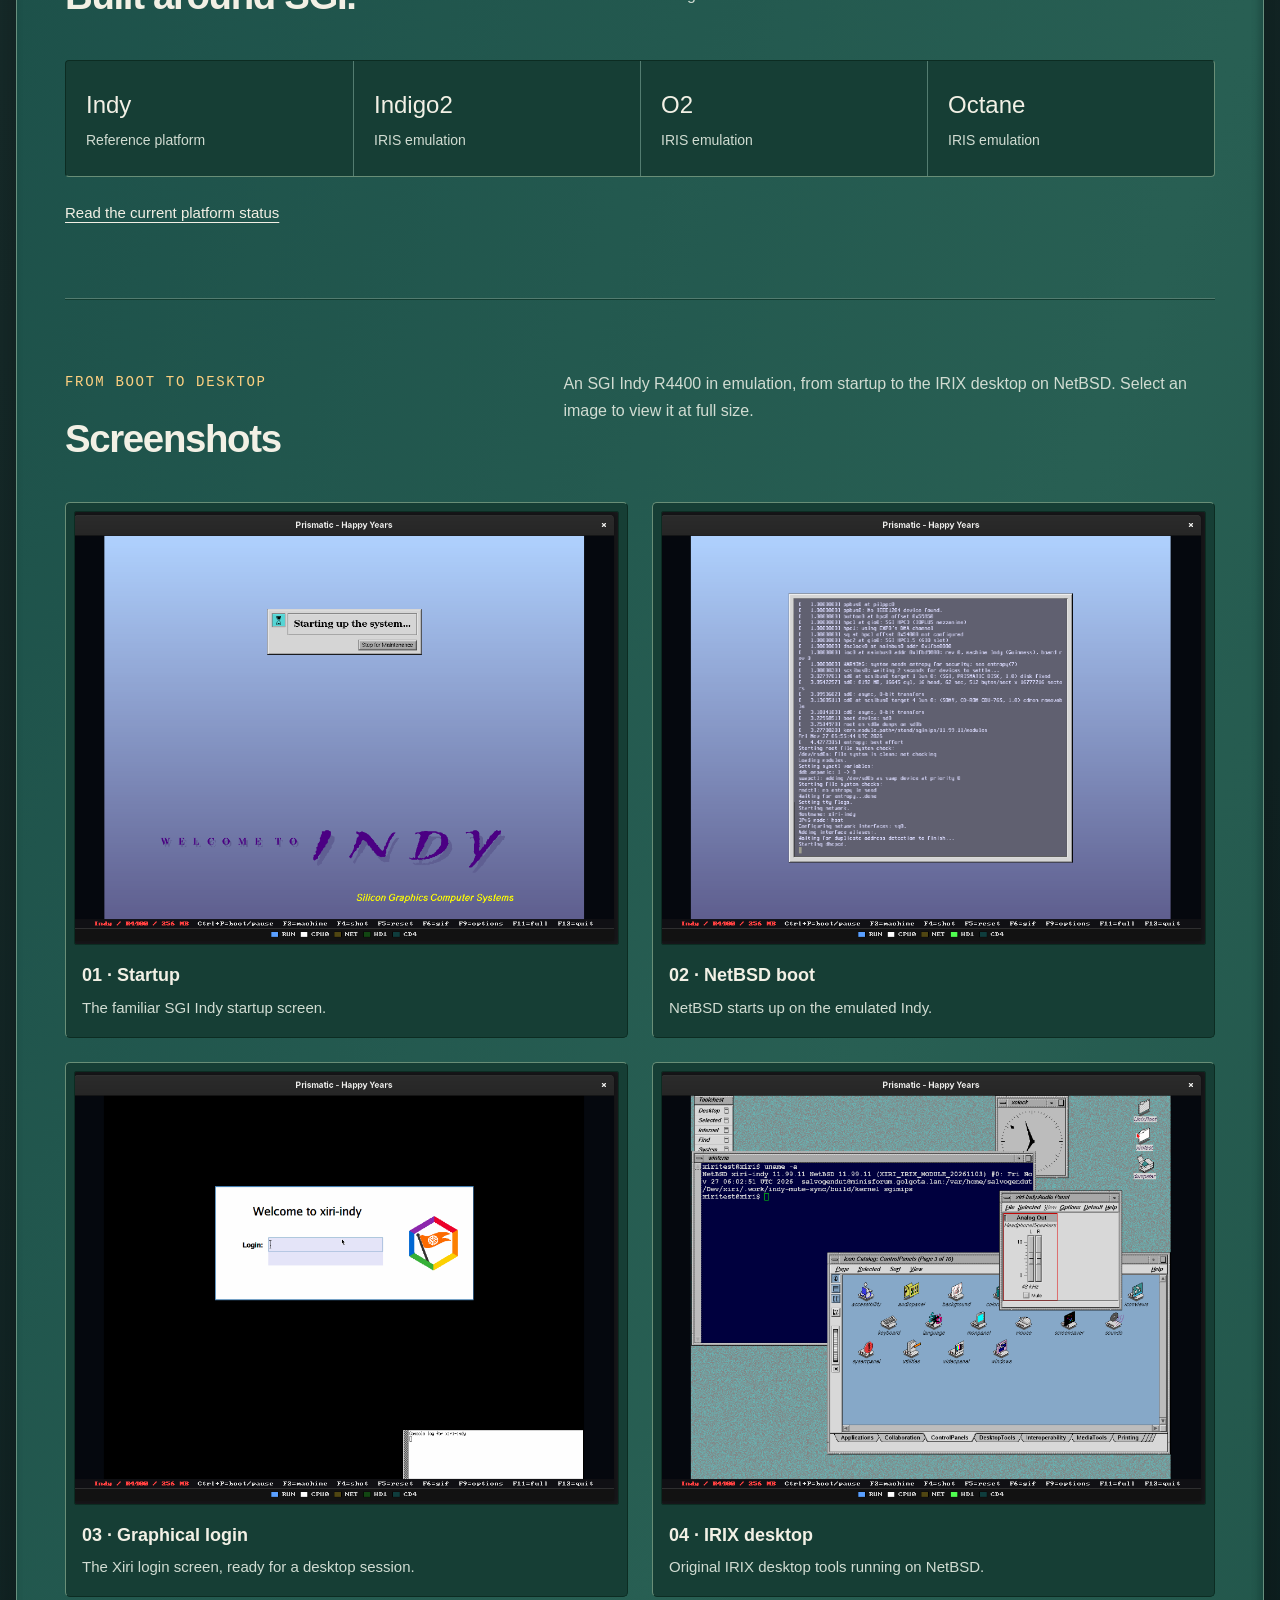
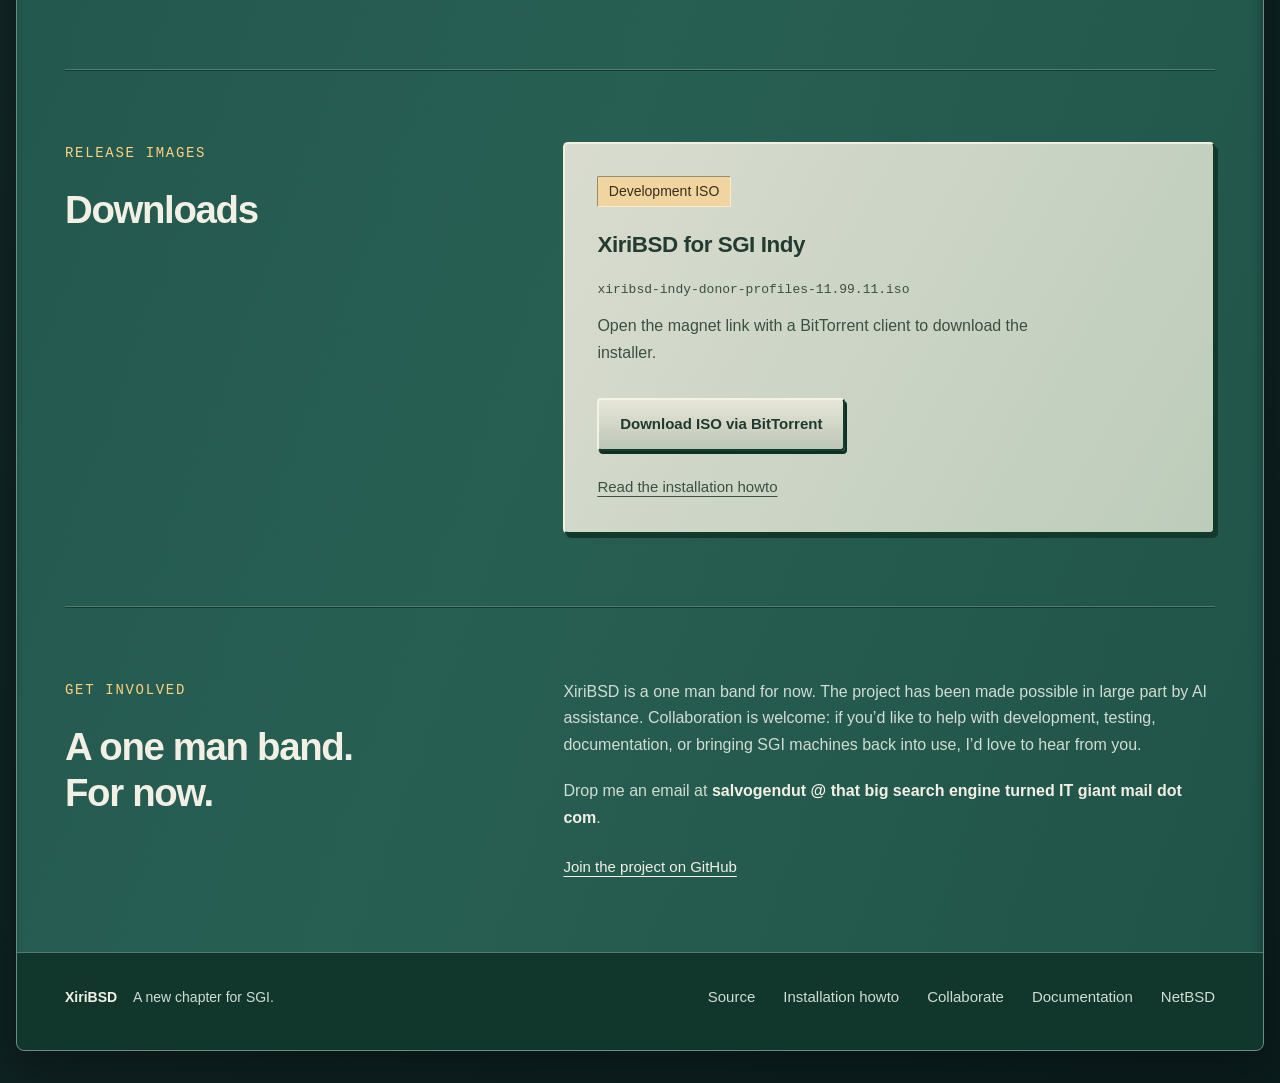
==== commit 6c944b7e: "Acknowledge AI assistance in the project introduction" ====
--- a/website/public/index.html
+++ b/website/public/index.html
@@ -144,7 +144,7 @@
             <h2 id="collaborate-title">A one man band.<br>For now.</h2>
           </div>
           <div class="project-copy">
-            <p>XiriBSD is a one man band for now, and collaboration is welcome. If you’d like to help with development, testing, documentation, or bringing SGI machines back into use, I’d love to hear from you.</p>
+            <p>XiriBSD is a one man band for now. The project has been made possible in large part by AI assistance. Collaboration is welcome: if you’d like to help with development, testing, documentation, or bringing SGI machines back into use, I’d love to hear from you.</p>
             <p>Drop me an email at <strong>salvogendut @ that big search engine turned IT giant mail dot com</strong>.</p>
             <a class="text-link" href="https://github.com/salvogendut/xiribsd">Join the project on GitHub</a>
           </div>
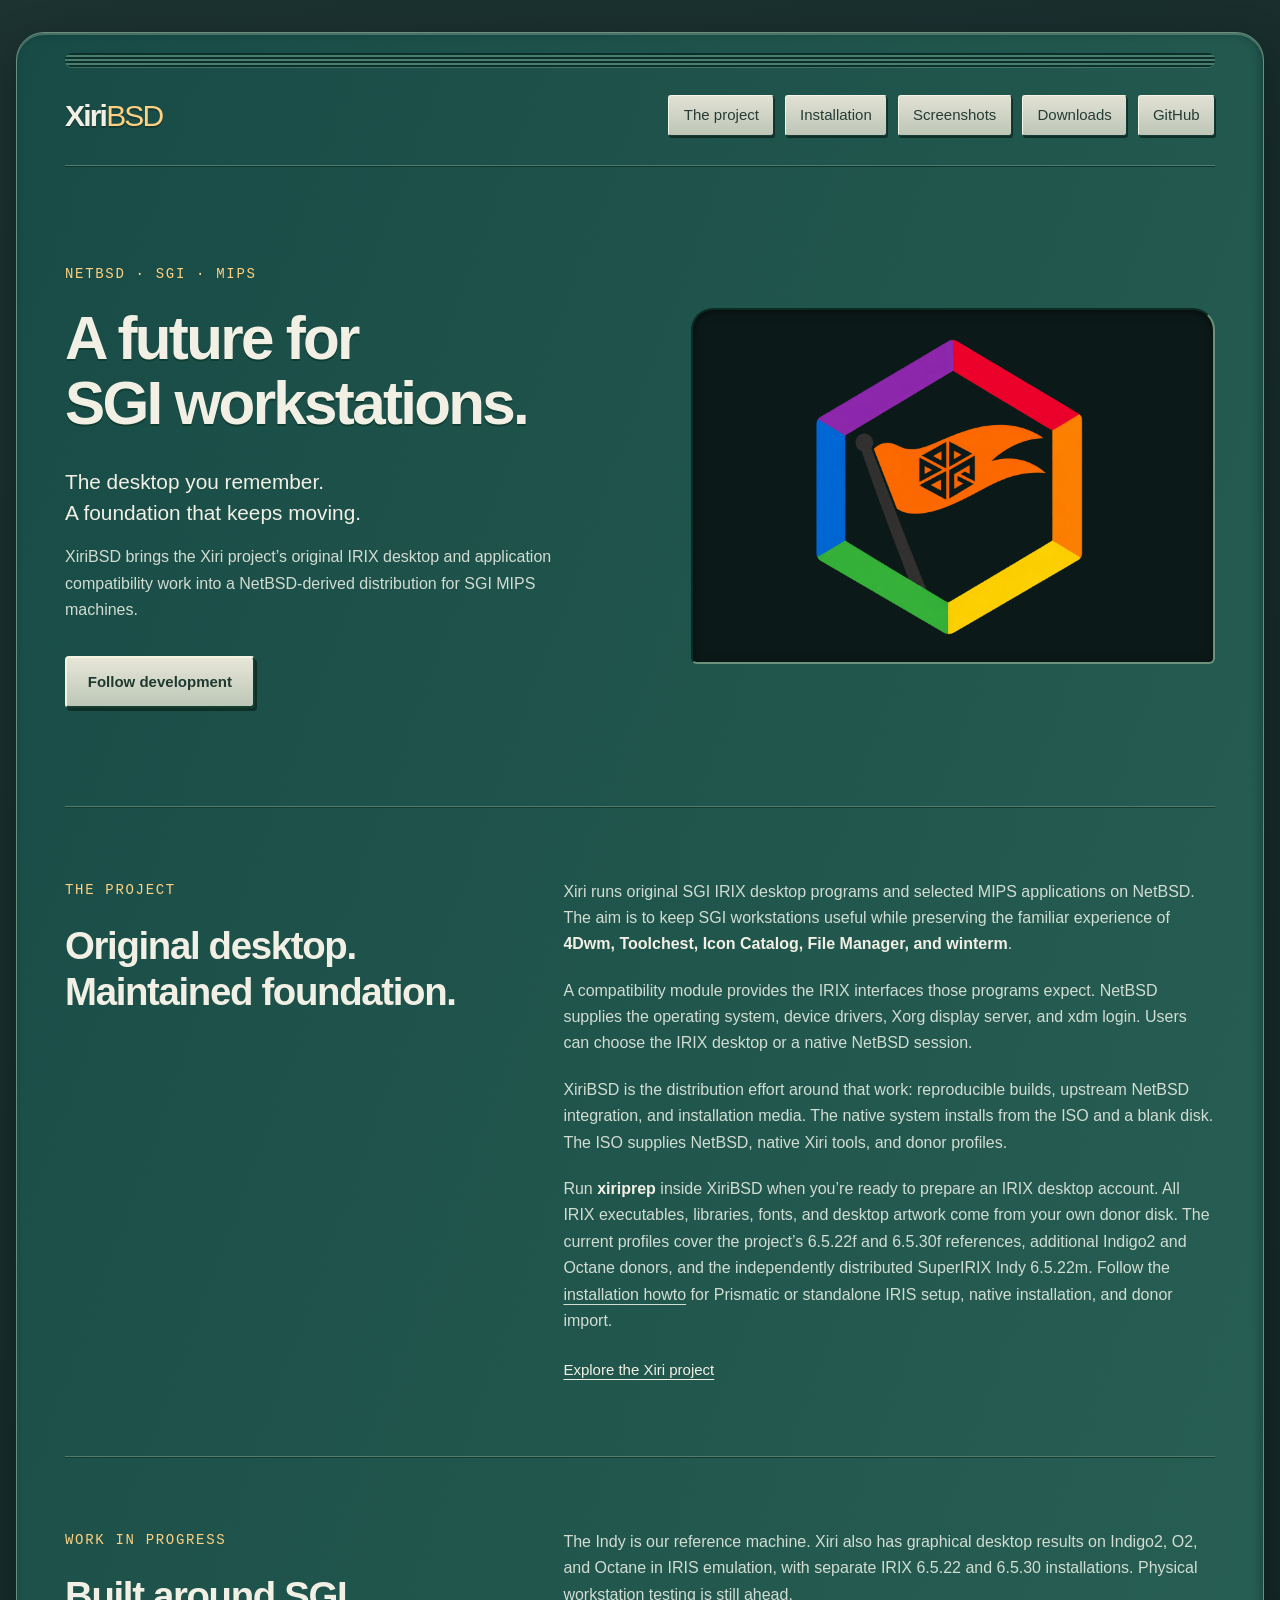
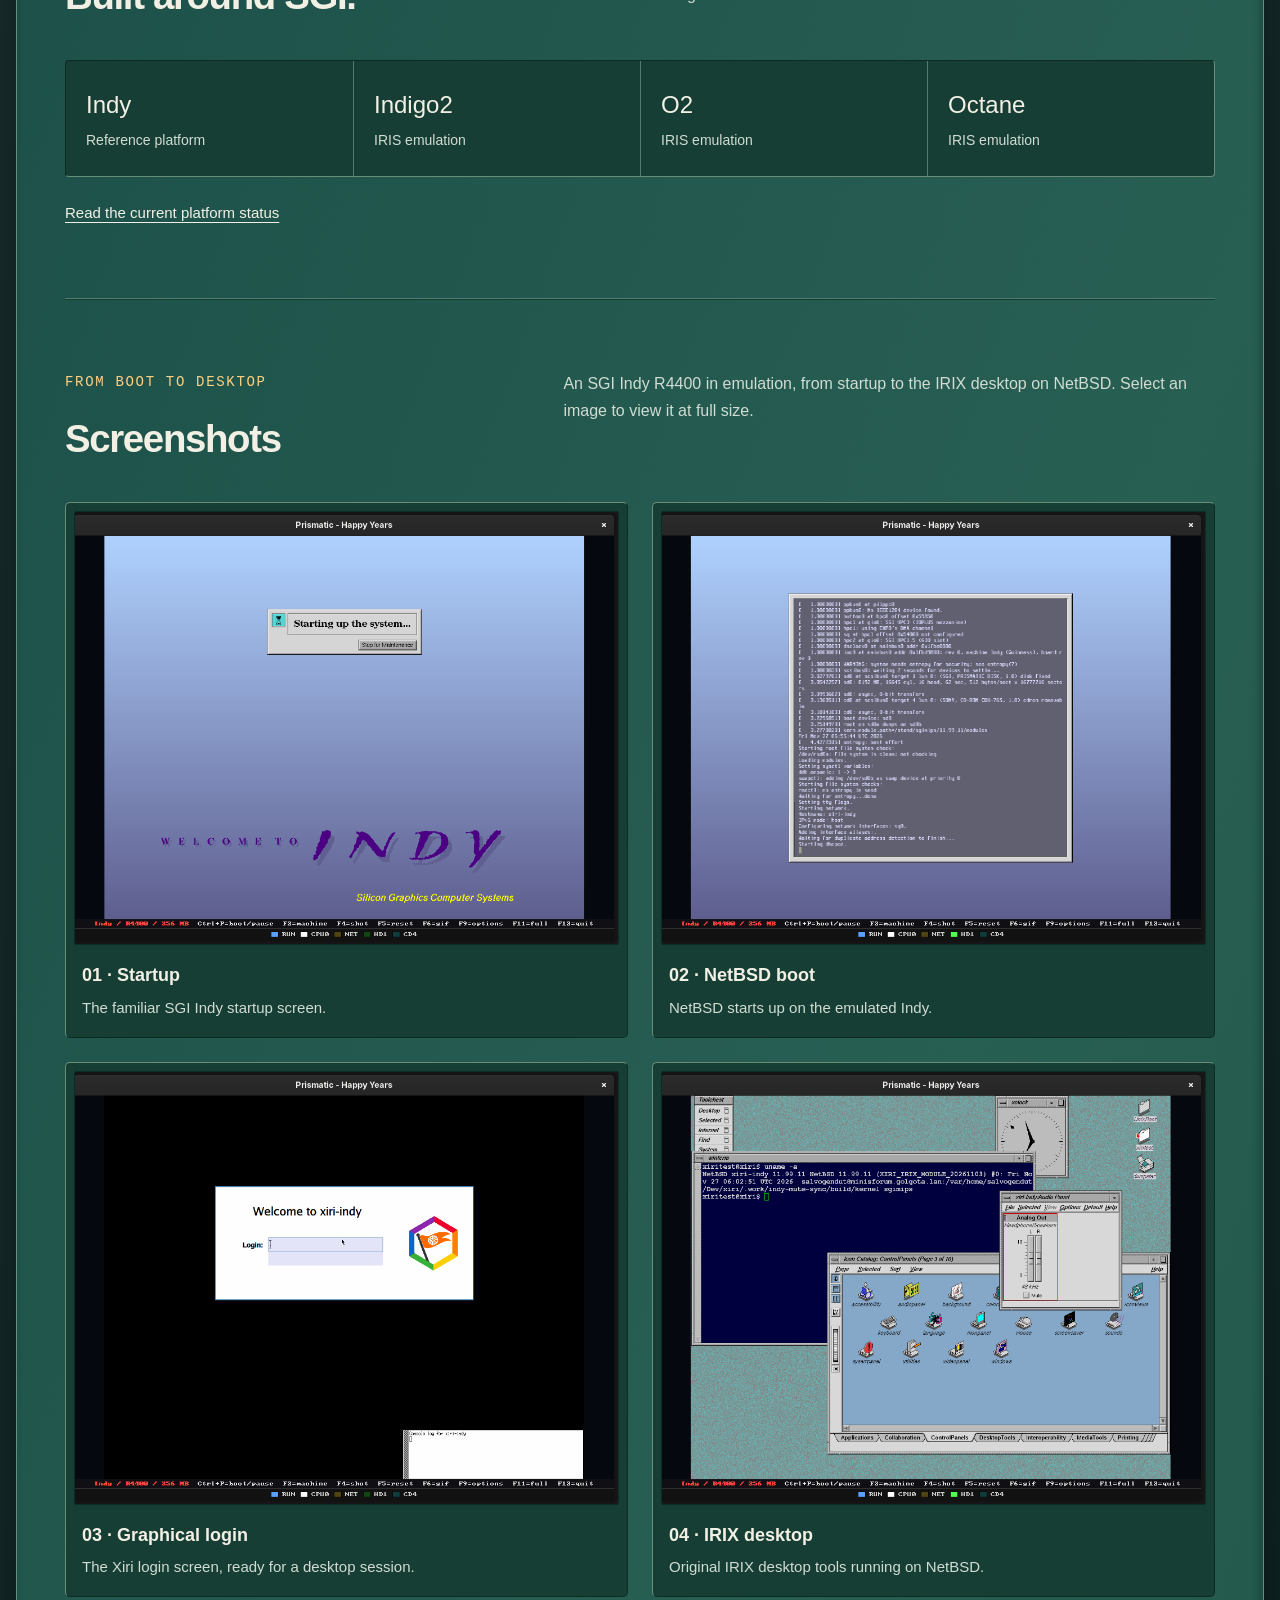
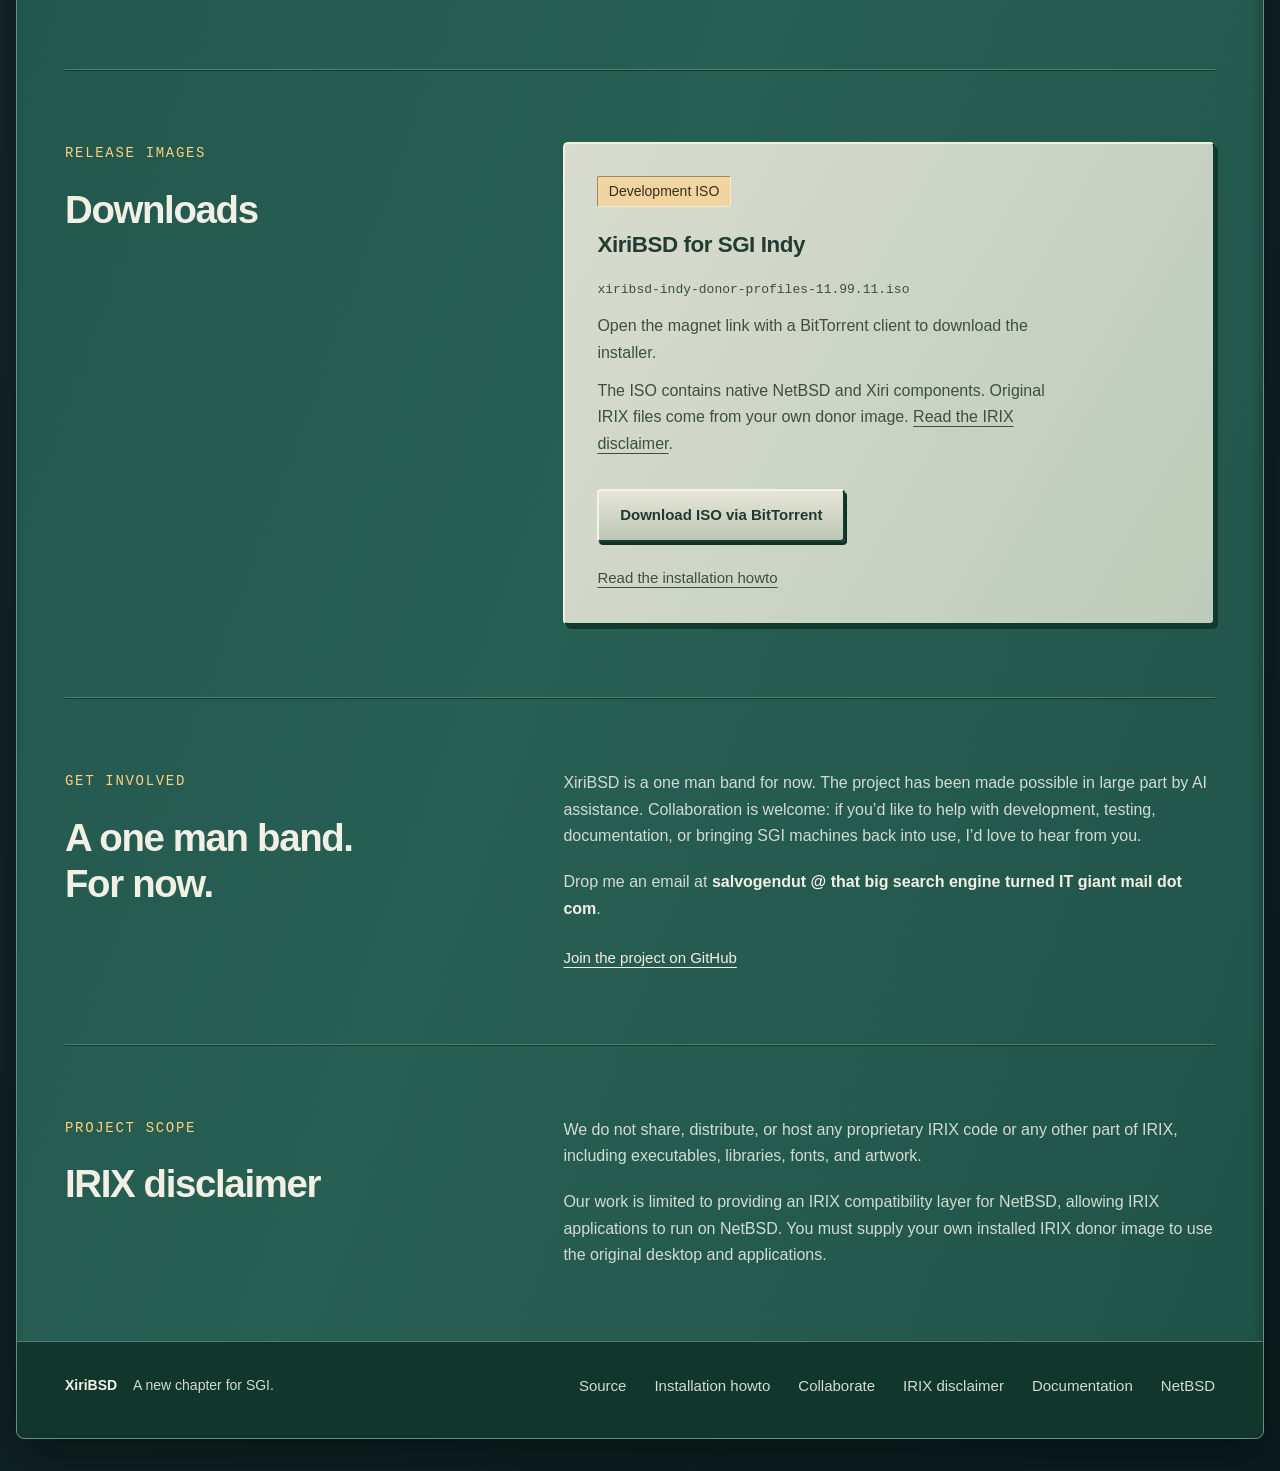
==== commit f8c1969d: "Add IRIX distribution and compatibility scope disclaimer" ====
--- a/website/public/index.html
+++ b/website/public/index.html
@@ -133,6 +133,7 @@
             <h3>XiriBSD for SGI Indy</h3>
             <p><code>xiribsd-indy-donor-profiles-11.99.11.iso</code></p>
             <p>Open the magnet link with a BitTorrent client to download the installer.</p>
+            <p>The ISO contains native NetBSD and Xiri components. Original IRIX files come from your own donor image. <a href="#disclaimer">Read the IRIX disclaimer</a>.</p>
             <a class="button" href="magnet:?xt=urn:btih:beb9fb50bfddc518fb189b913a6433492116617c&amp;dn=xiribsd">Download ISO via BitTorrent</a>
             <p><a class="text-link" href="installation.html">Read the installation howto</a></p>
           </div>
@@ -149,6 +150,16 @@
             <a class="text-link" href="https://github.com/salvogendut/xiribsd">Join the project on GitHub</a>
           </div>
         </section>
+        <section class="project section" id="disclaimer" aria-labelledby="disclaimer-title">
+          <div>
+            <p class="eyebrow">Project scope</p>
+            <h2 id="disclaimer-title">IRIX disclaimer</h2>
+          </div>
+          <div class="project-copy">
+            <p>We do not share, distribute, or host any proprietary IRIX code or any other part of IRIX, including executables, libraries, fonts, and artwork.</p>
+            <p>Our work is limited to providing an IRIX compatibility layer for NetBSD, allowing IRIX applications to run on NetBSD. You must supply your own installed IRIX donor image to use the original desktop and applications.</p>
+          </div>
+        </section>
       </main>
 
       <footer>
@@ -157,6 +168,7 @@
           <a href="https://github.com/salvogendut/xiribsd">Source</a>
           <a href="installation.html">Installation howto</a>
           <a href="#collaborate">Collaborate</a>
+          <a href="#disclaimer">IRIX disclaimer</a>
           <a href="https://github.com/salvogendut/xiribsd/blob/main/DESIGN.md">Documentation</a>
           <a href="https://www.netbsd.org/">NetBSD</a>
         </nav>
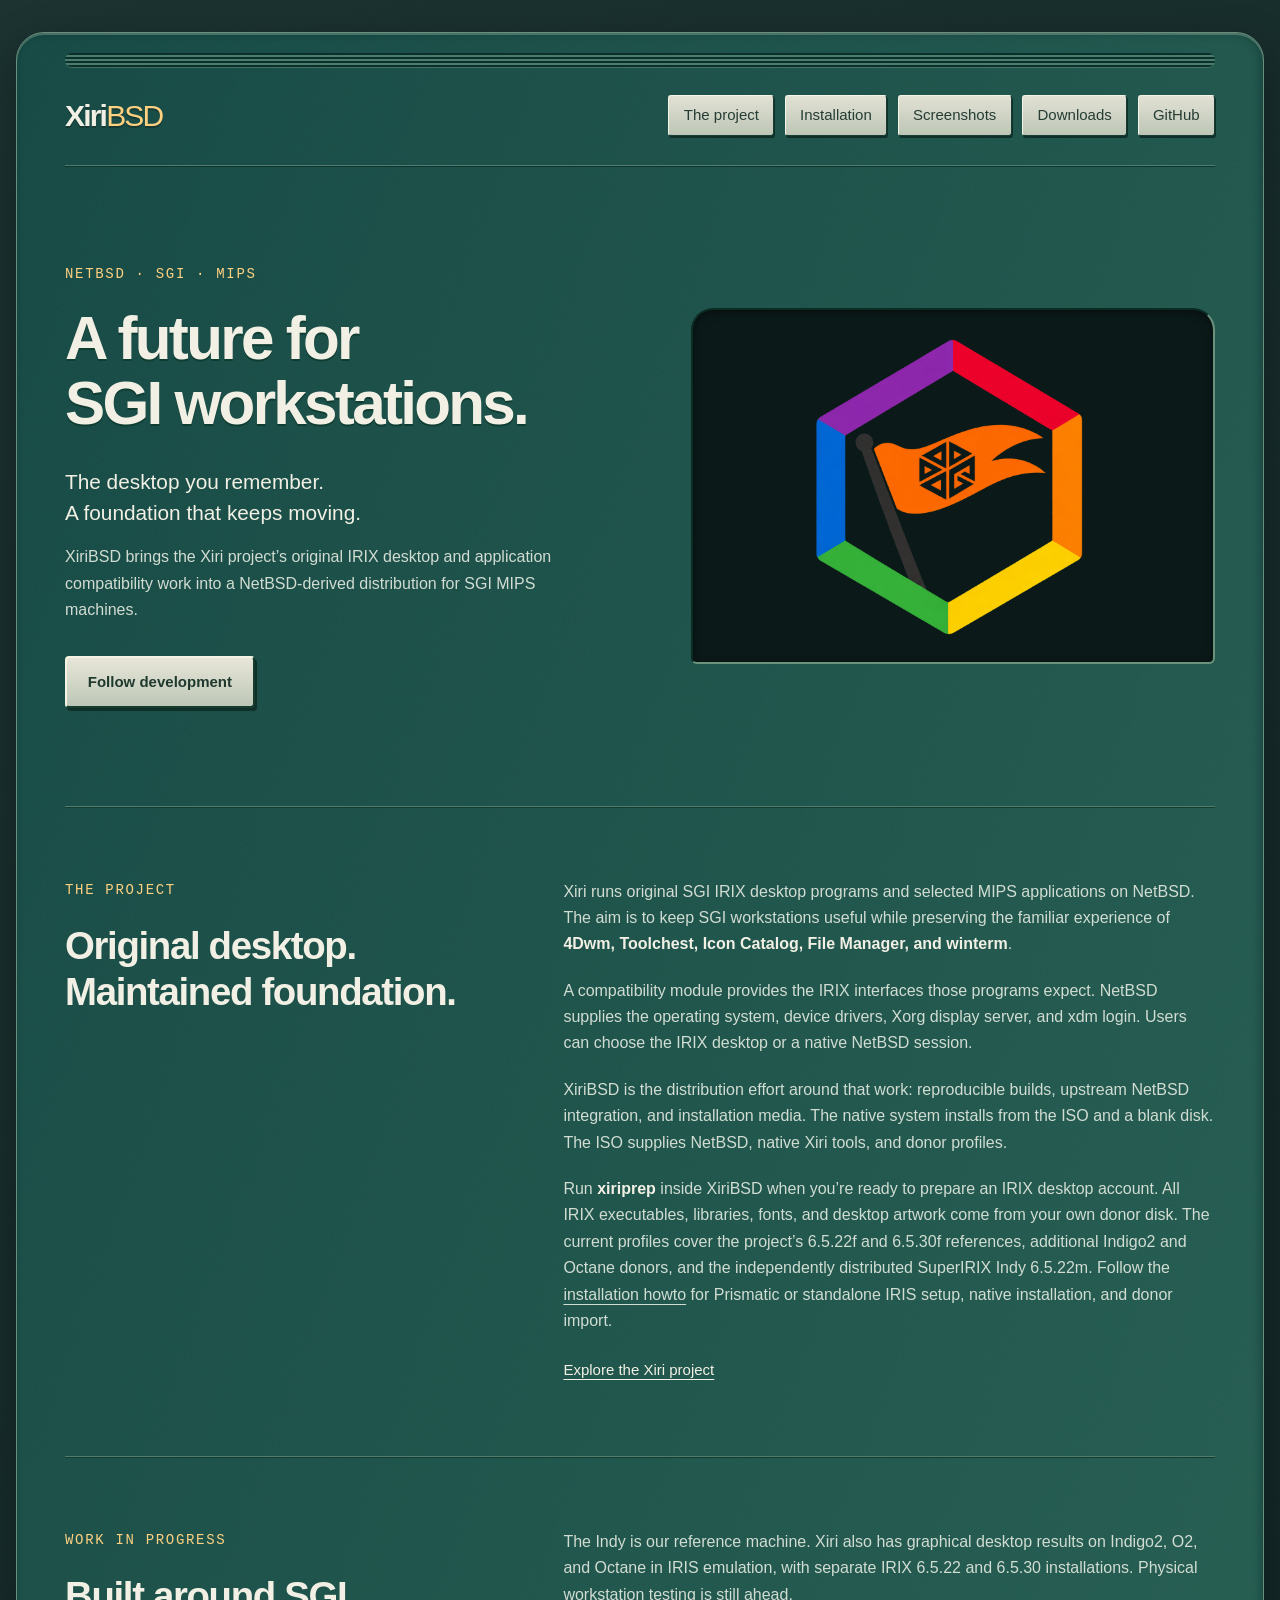
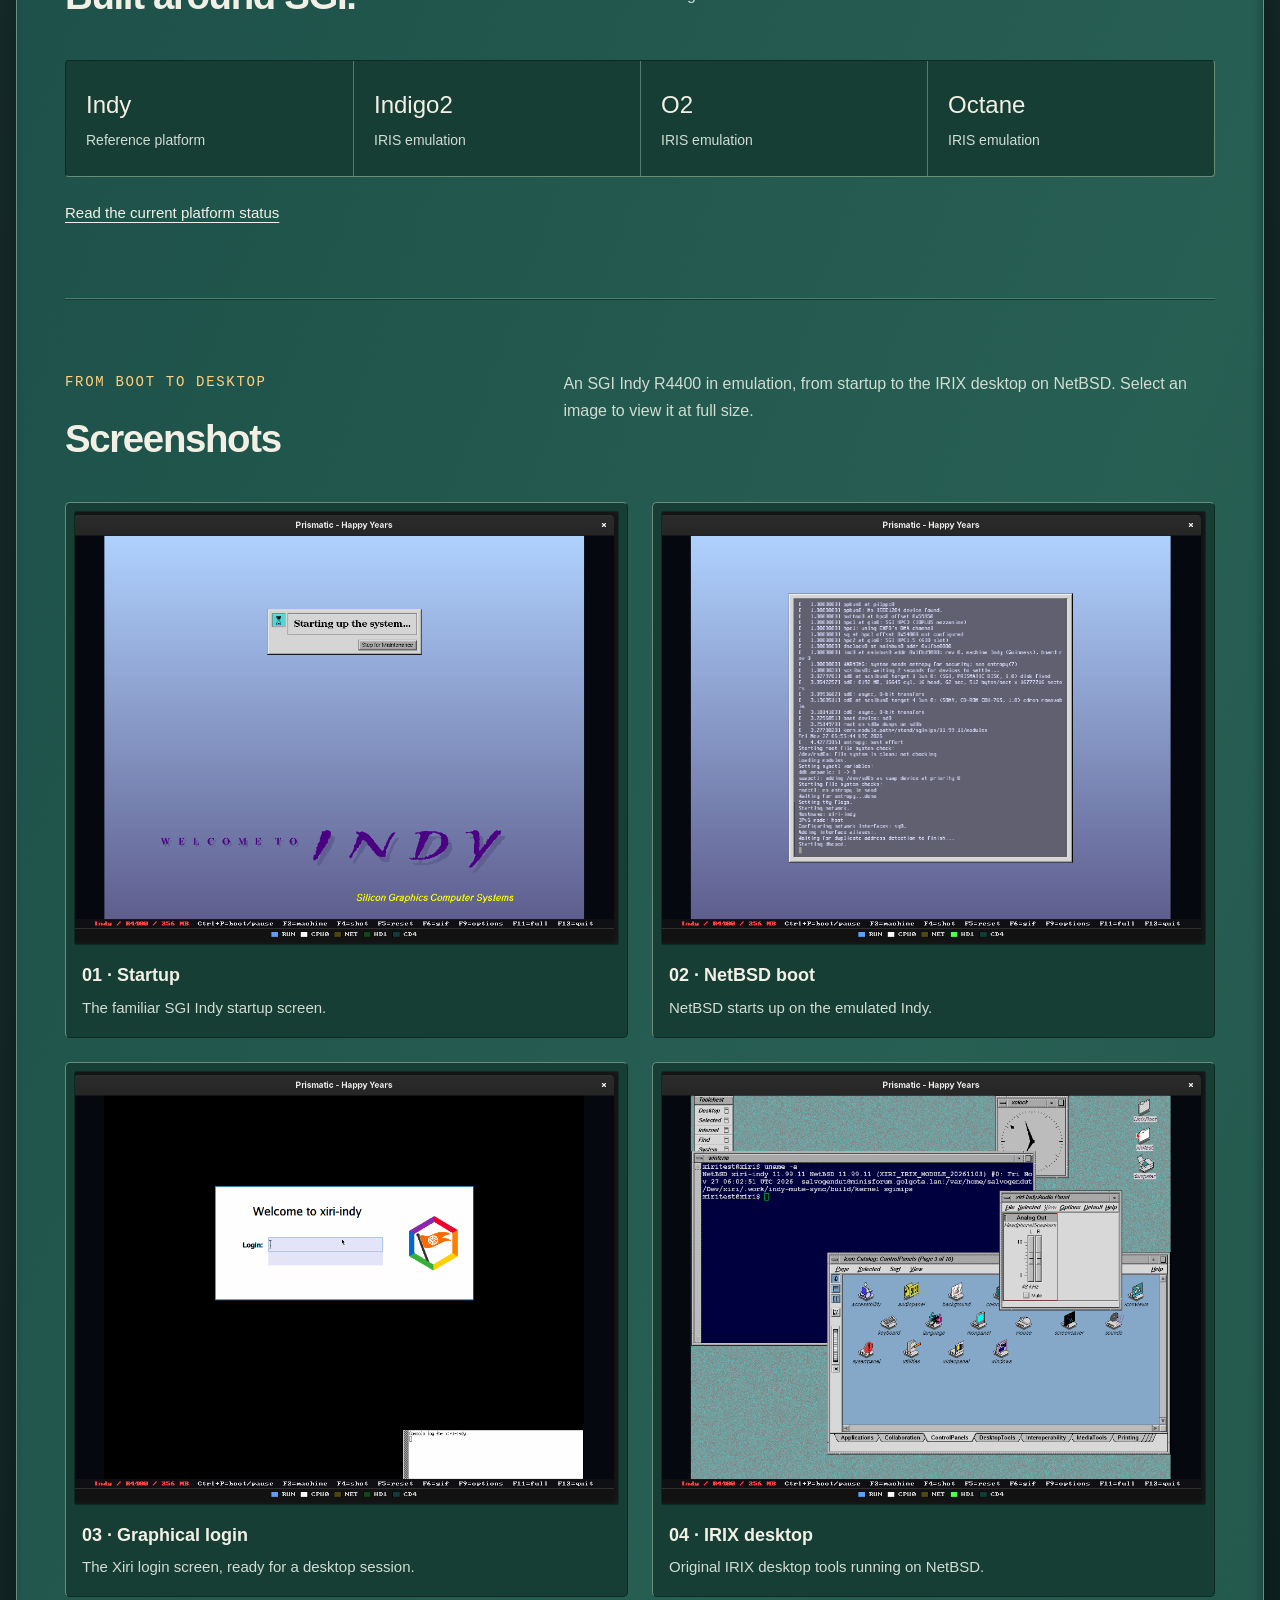
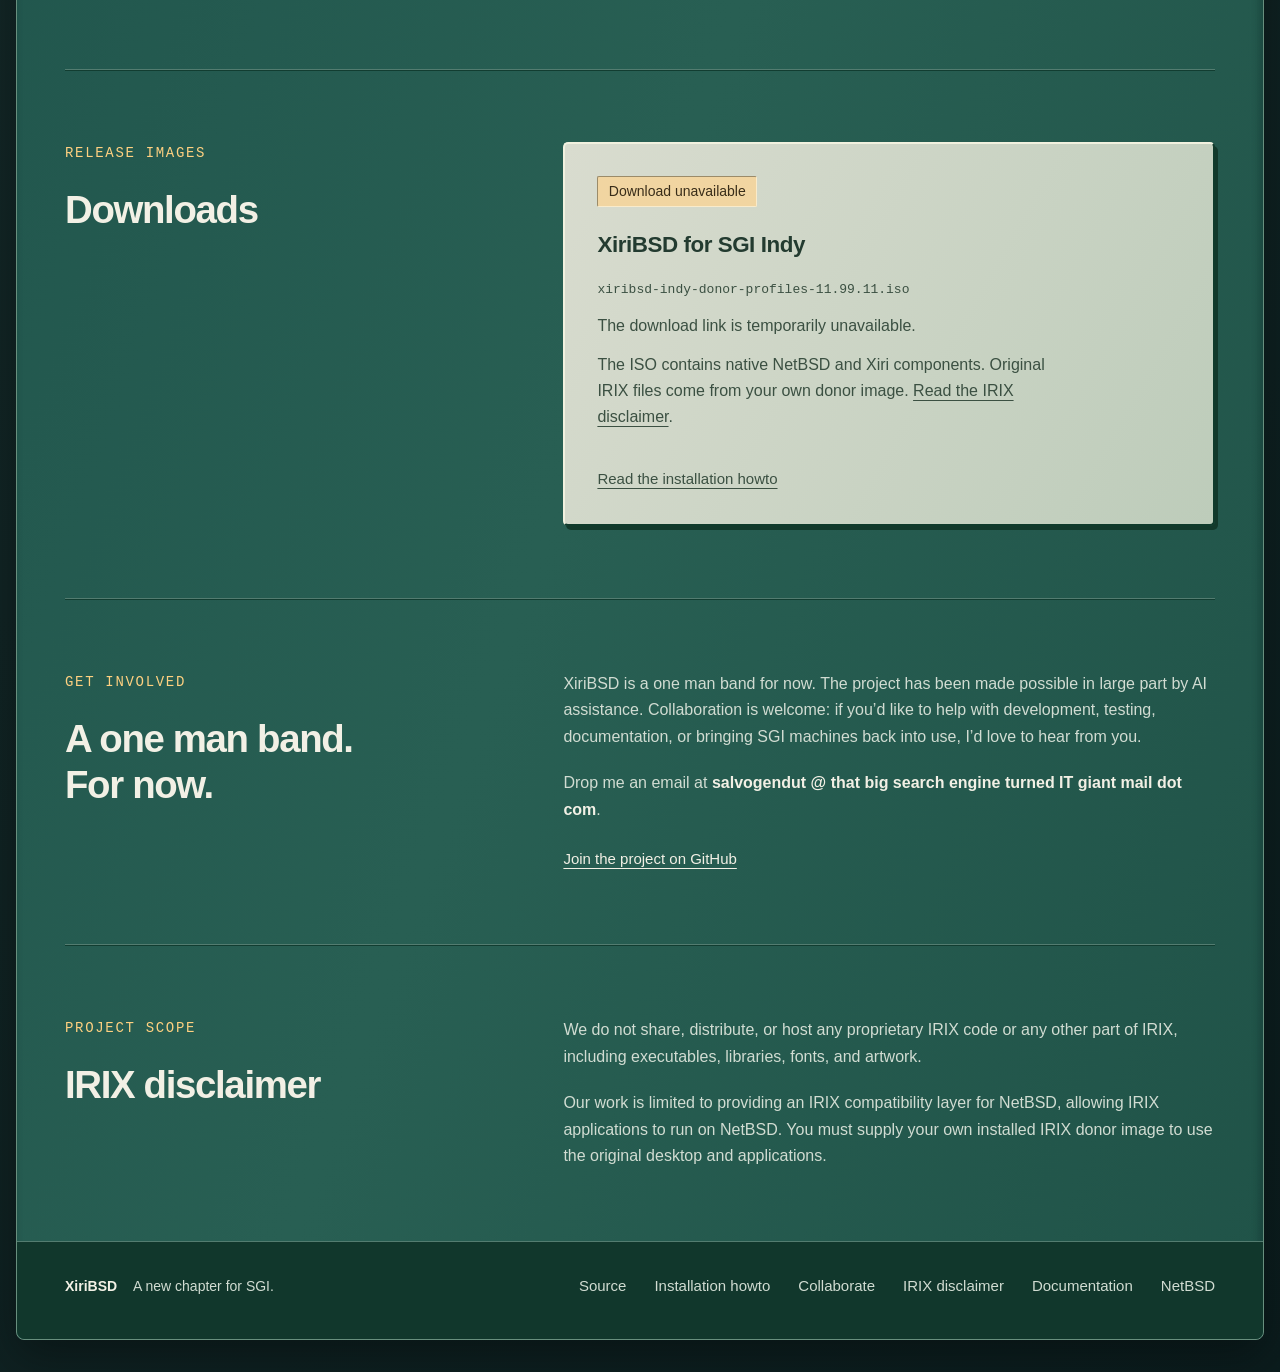
==== commit 44e2f4c8: "Temporarily remove the ISO magnet download link" ====
--- a/website/public/index.html
+++ b/website/public/index.html
@@ -129,12 +129,11 @@
             <h2 id="downloads-title">Downloads</h2>
           </div>
           <div class="download-placeholder">
-            <span class="release-status">Development ISO</span>
+            <span class="release-status">Download unavailable</span>
             <h3>XiriBSD for SGI Indy</h3>
             <p><code>xiribsd-indy-donor-profiles-11.99.11.iso</code></p>
-            <p>Open the magnet link with a BitTorrent client to download the installer.</p>
+            <p>The download link is temporarily unavailable.</p>
             <p>The ISO contains native NetBSD and Xiri components. Original IRIX files come from your own donor image. <a href="#disclaimer">Read the IRIX disclaimer</a>.</p>
-            <a class="button" href="magnet:?xt=urn:btih:beb9fb50bfddc518fb189b913a6433492116617c&amp;dn=xiribsd">Download ISO via BitTorrent</a>
             <p><a class="text-link" href="installation.html">Read the installation howto</a></p>
           </div>
         </section>
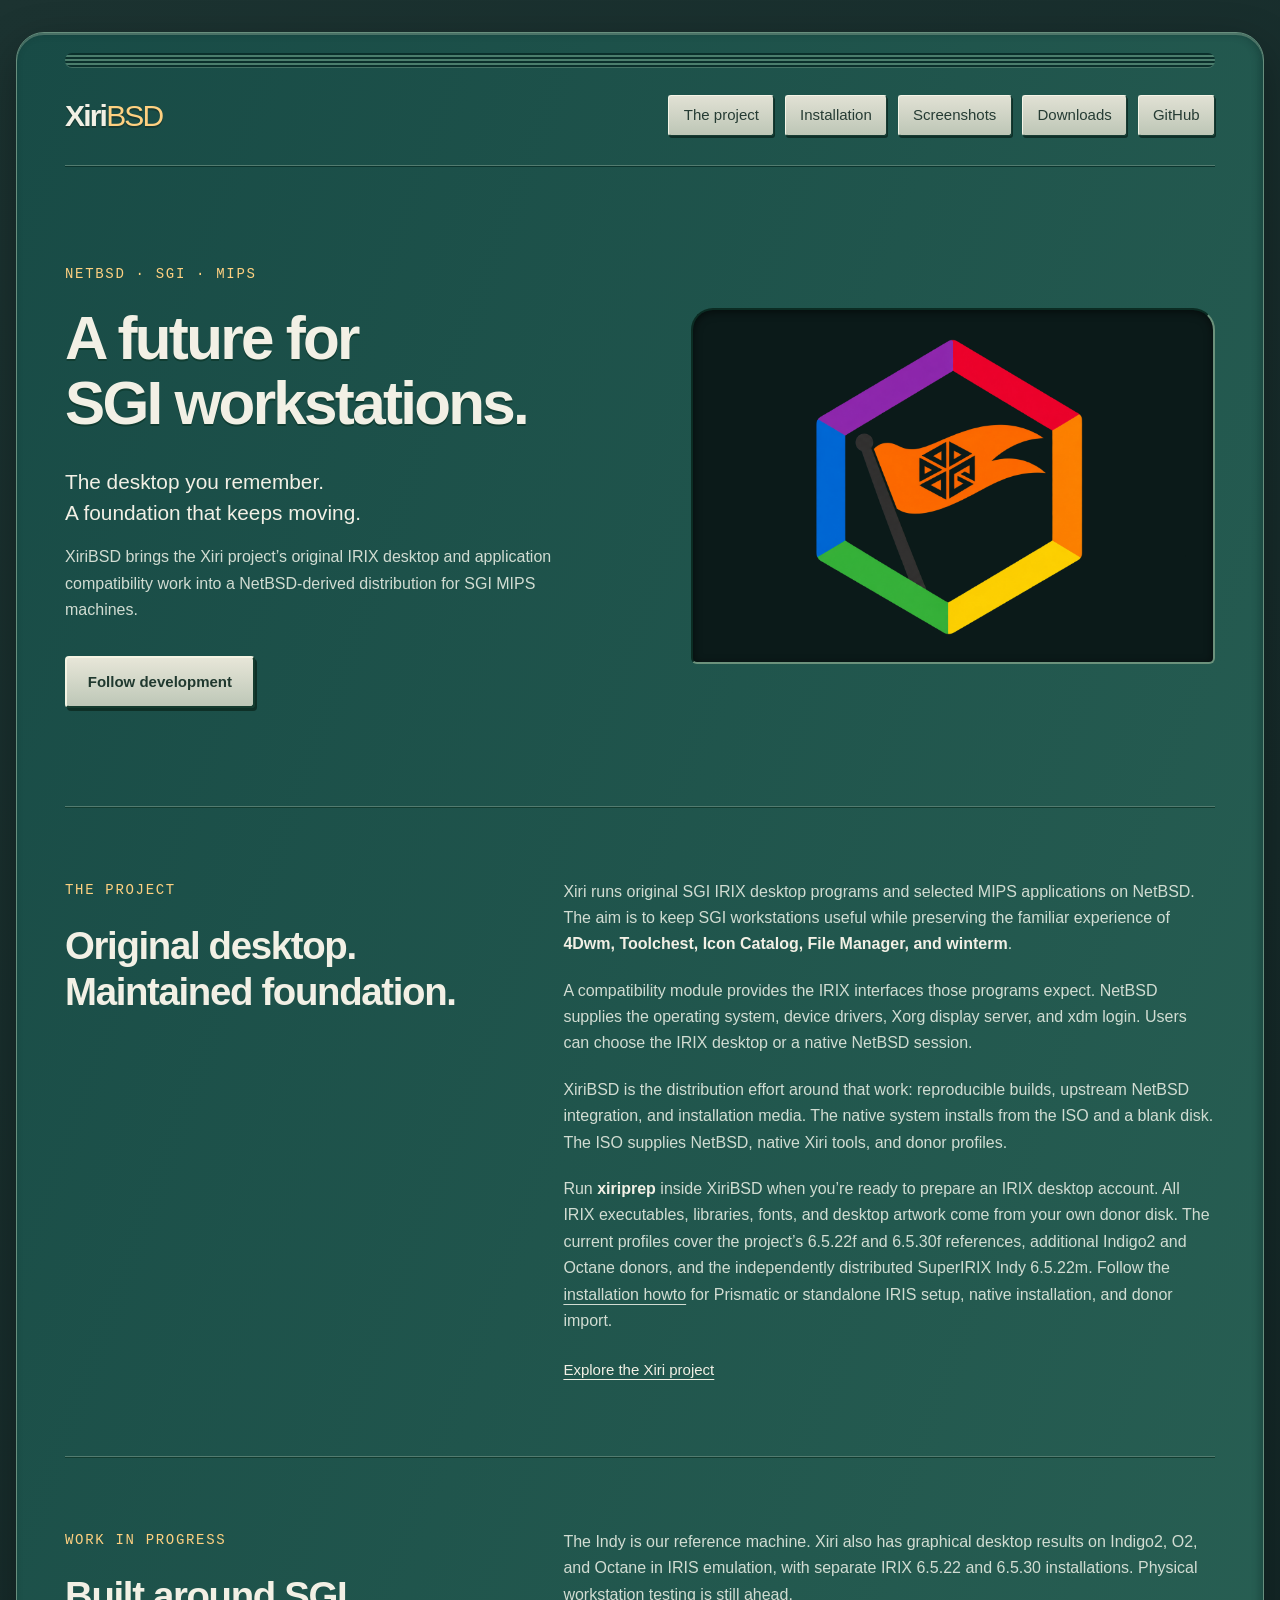
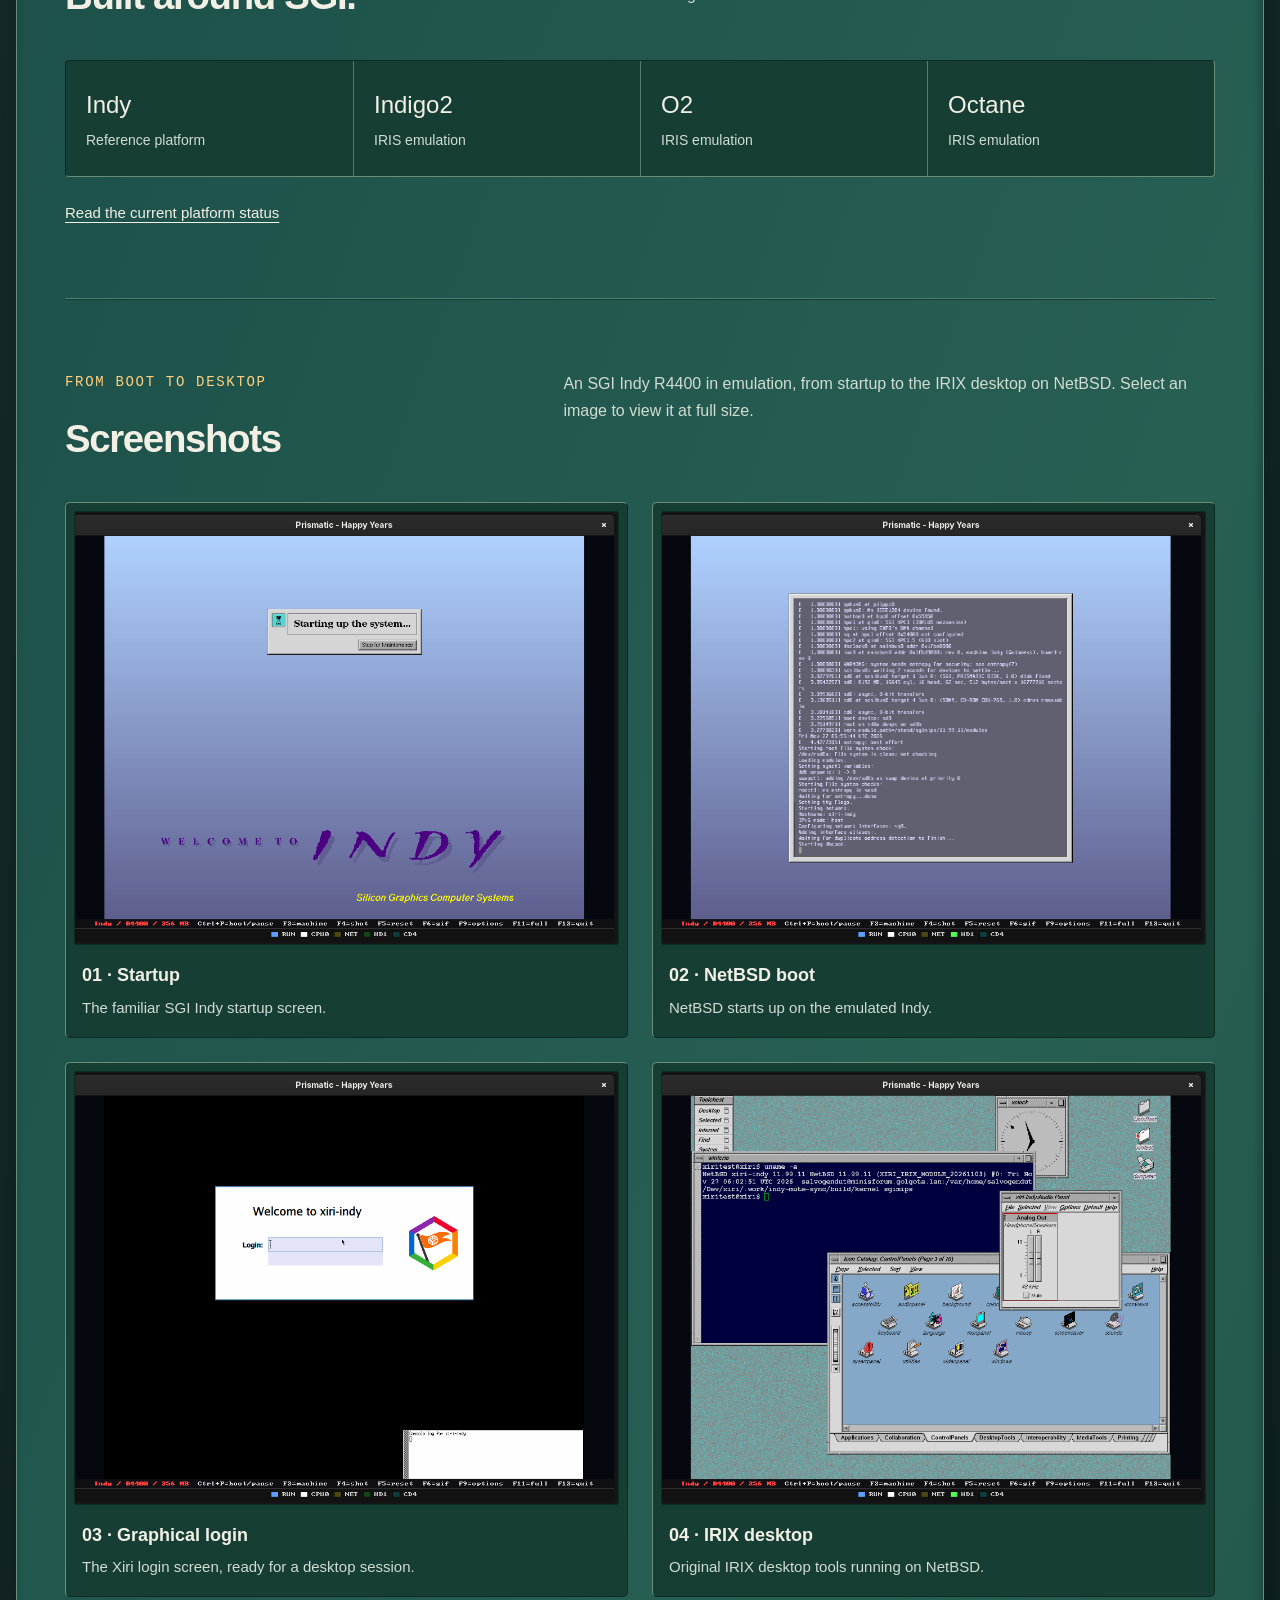
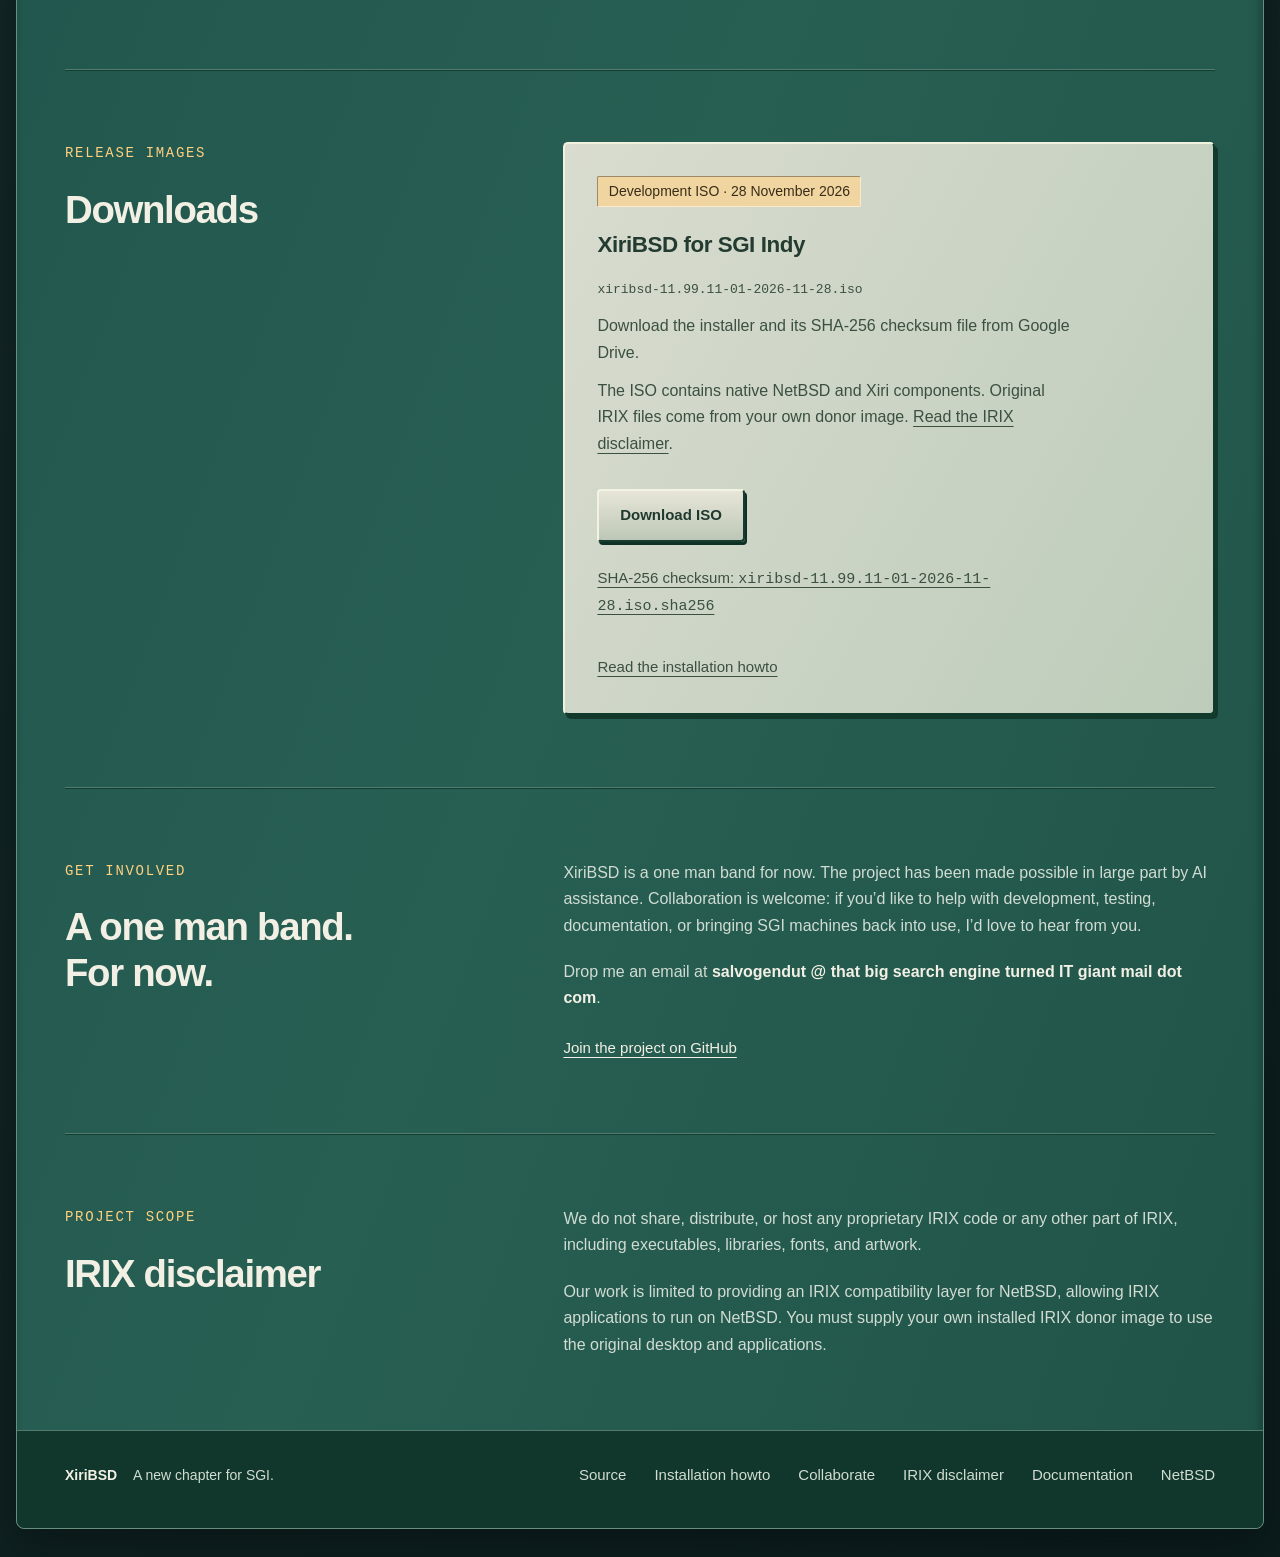
==== commit e23af5ee: "Publish November 28 ISO and SHA-256 download links" ====
--- a/website/public/index.html
+++ b/website/public/index.html
@@ -129,11 +129,13 @@
             <h2 id="downloads-title">Downloads</h2>
           </div>
           <div class="download-placeholder">
-            <span class="release-status">Download unavailable</span>
+            <span class="release-status">Development ISO · 28 November 2026</span>
             <h3>XiriBSD for SGI Indy</h3>
-            <p><code>xiribsd-indy-donor-profiles-11.99.11.iso</code></p>
-            <p>The download link is temporarily unavailable.</p>
+            <p><code>xiribsd-11.99.11-01-2026-11-28.iso</code></p>
+            <p>Download the installer and its SHA-256 checksum file from Google Drive.</p>
             <p>The ISO contains native NetBSD and Xiri components. Original IRIX files come from your own donor image. <a href="#disclaimer">Read the IRIX disclaimer</a>.</p>
+            <a class="button" href="https://drive.google.com/file/d/1T14XH7FiAK1jsVfD4J17txJuYsIVxKAf/view?usp=sharing">Download ISO</a>
+            <p><a class="text-link" href="https://drive.google.com/file/d/1LBHw3qaRXbsRccj2Z-HCmQliTl1M_J9u/view?usp=sharing">SHA-256 checksum: <code>xiribsd-11.99.11-01-2026-11-28.iso.sha256</code></a></p>
             <p><a class="text-link" href="installation.html">Read the installation howto</a></p>
           </div>
         </section>
@@ -146,7 +148,7 @@
           <div class="project-copy">
             <p>XiriBSD is a one man band for now. The project has been made possible in large part by AI assistance. Collaboration is welcome: if you’d like to help with development, testing, documentation, or bringing SGI machines back into use, I’d love to hear from you.</p>
             <p>Drop me an email at <strong>salvogendut @ that big search engine turned IT giant mail dot com</strong>.</p>
-            <a class="text-link" href="https://github.com/salvogendut/xiribsd">Join the project on GitHub</a>
+            <a class="text-link" href="https://github.com/salvogendut/xiri">Join the project on GitHub</a>
           </div>
         </section>
         <section class="project section" id="disclaimer" aria-labelledby="disclaimer-title">
